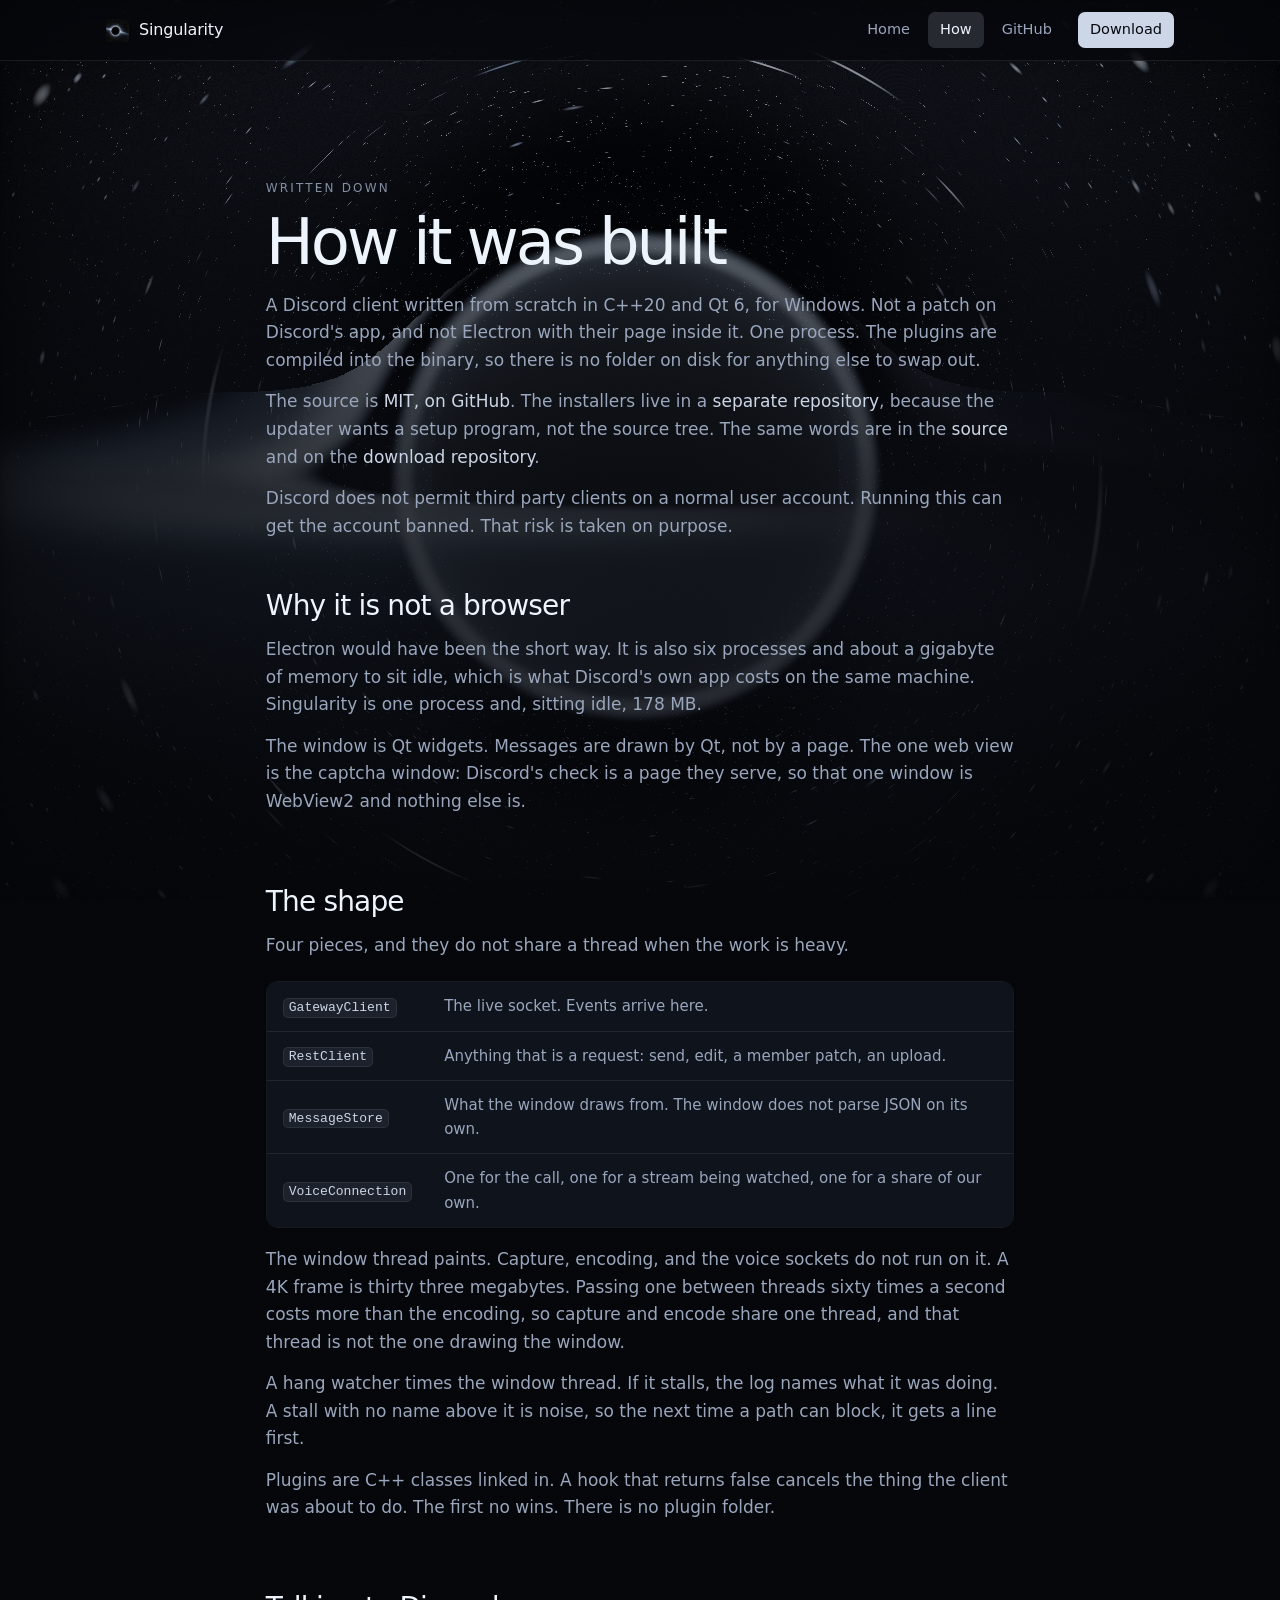
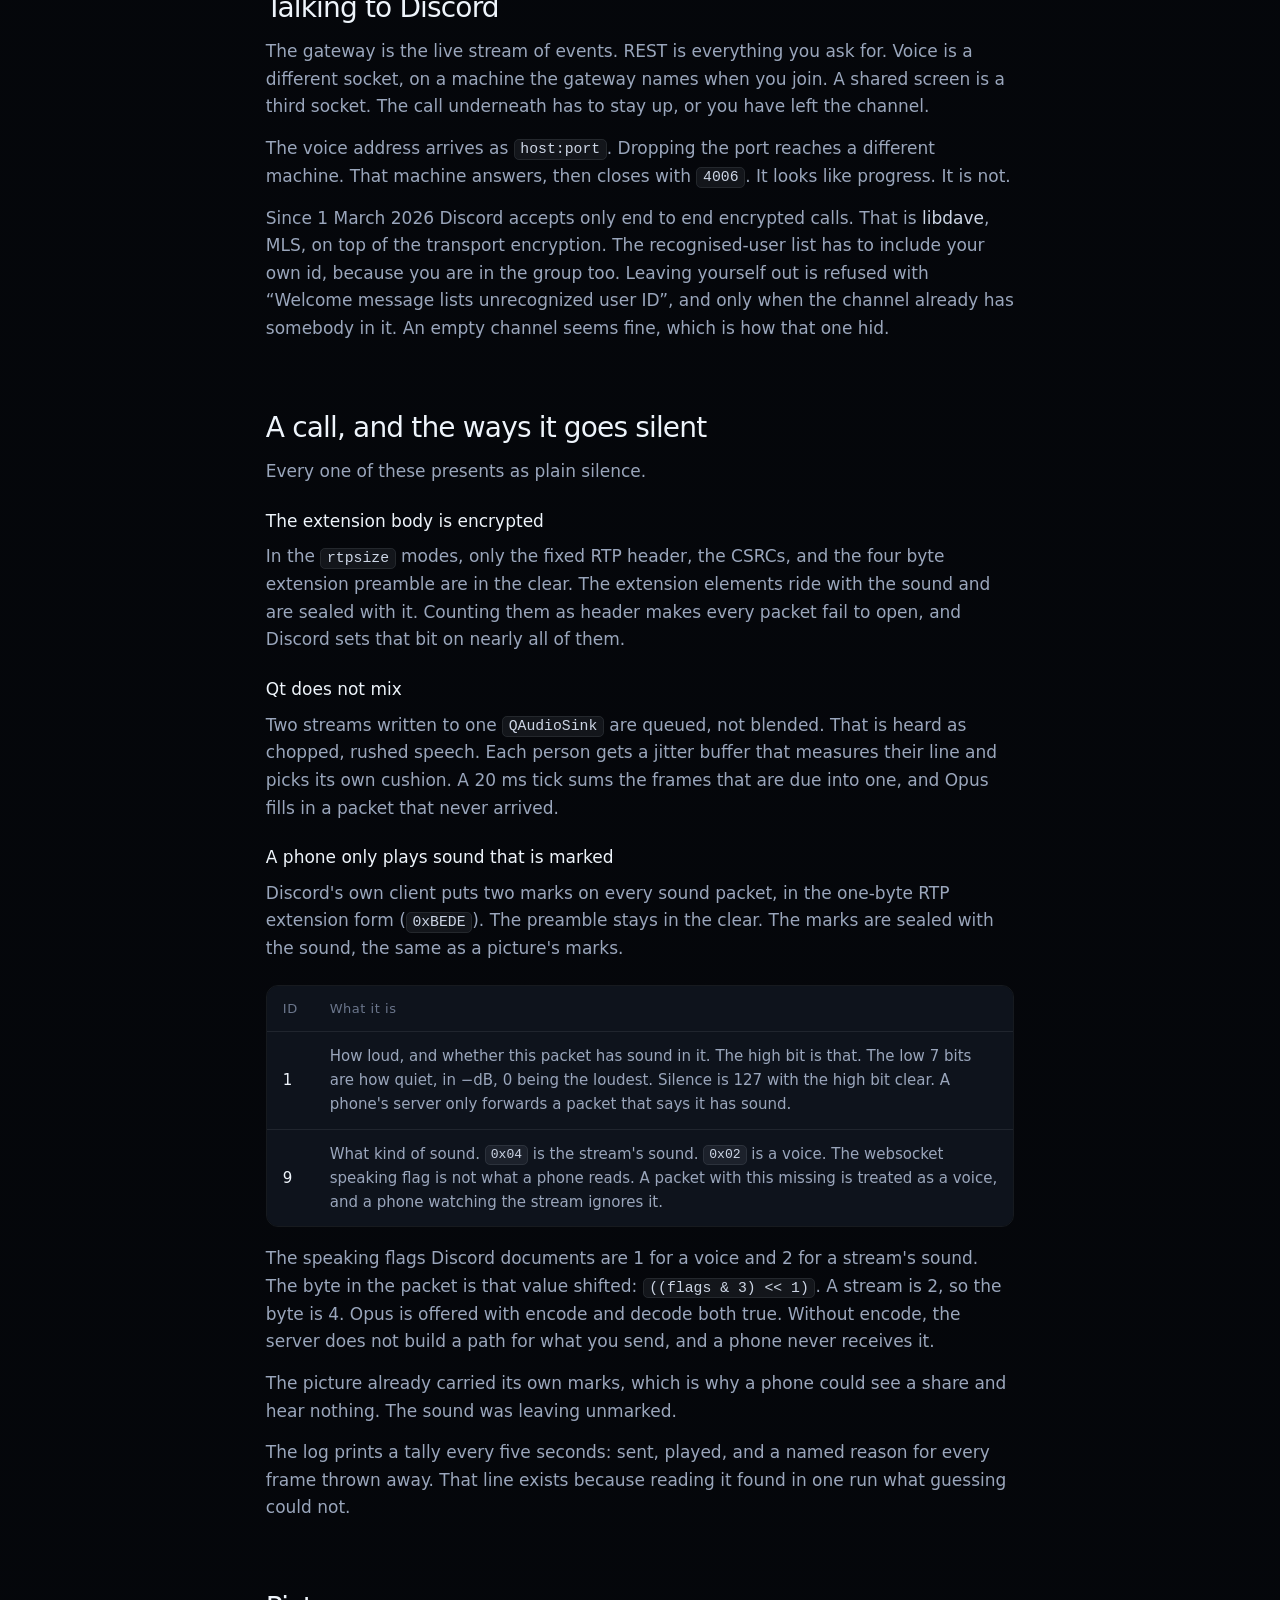
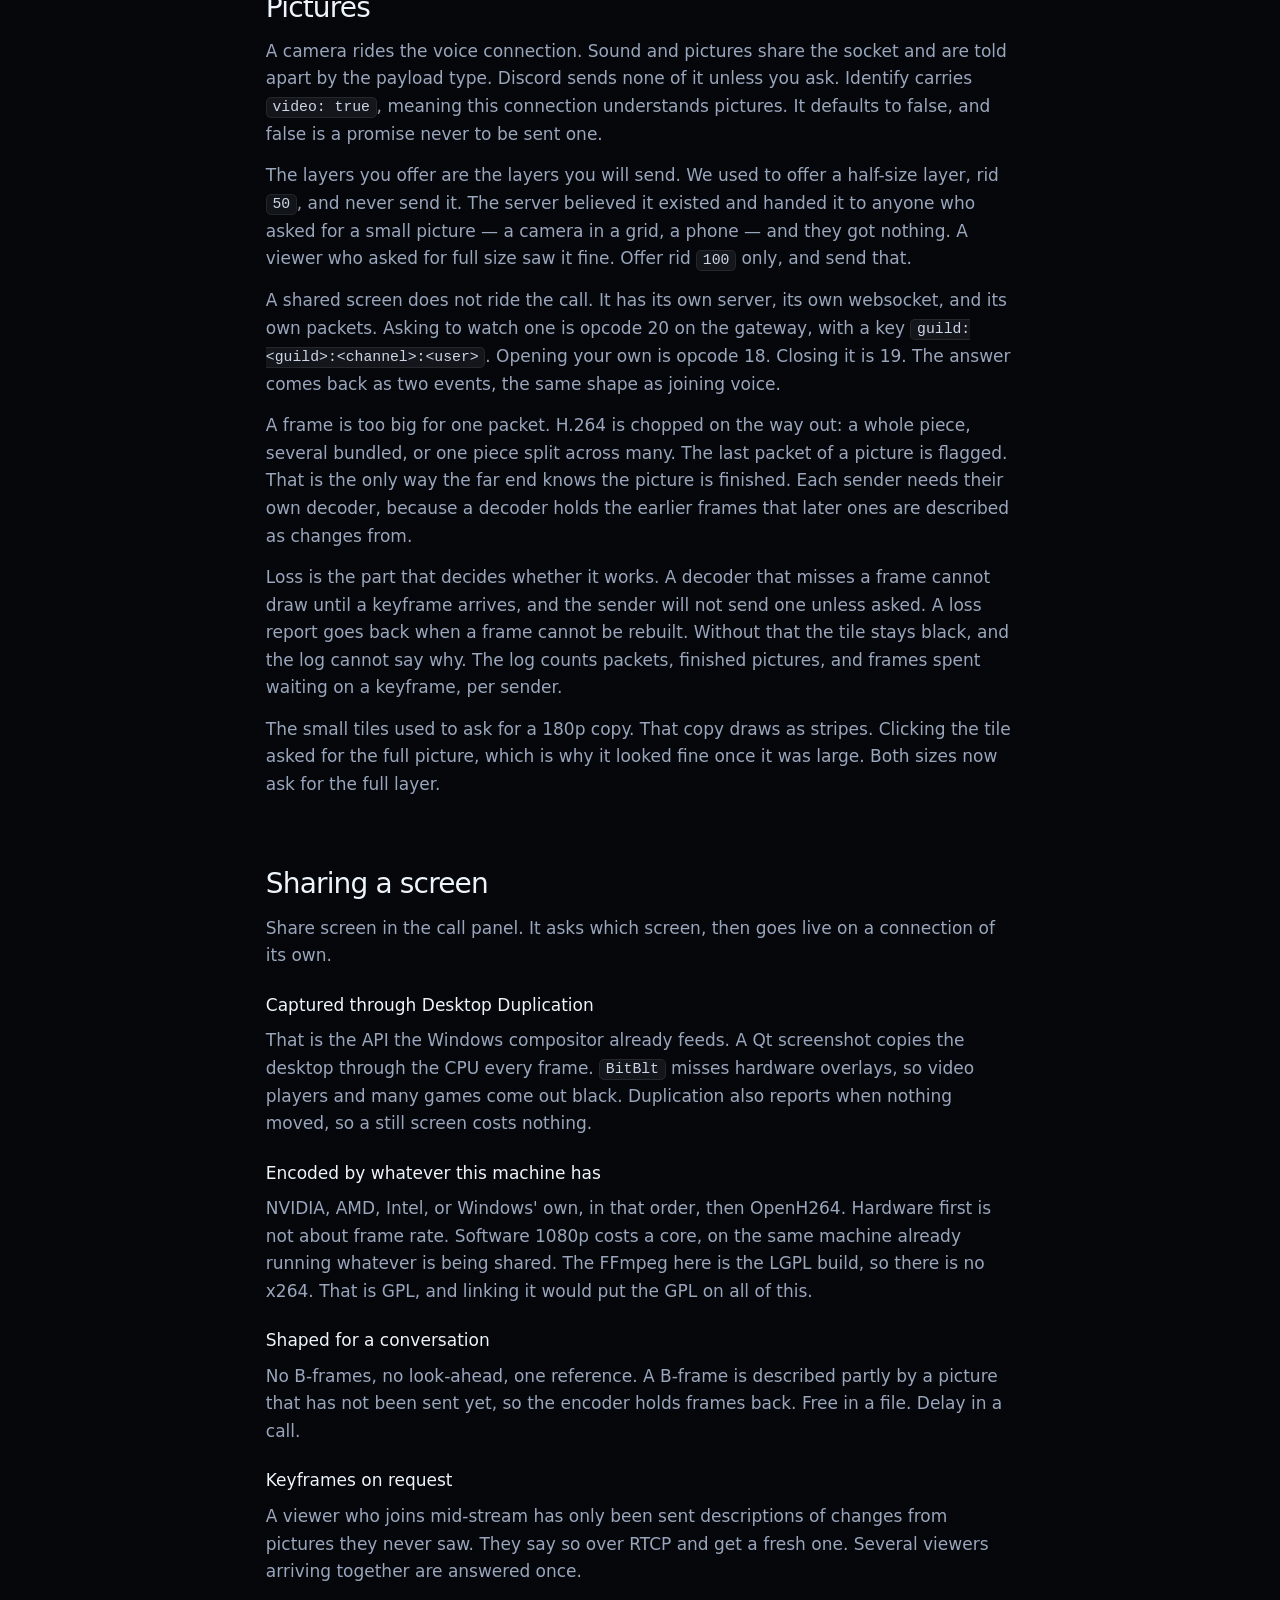
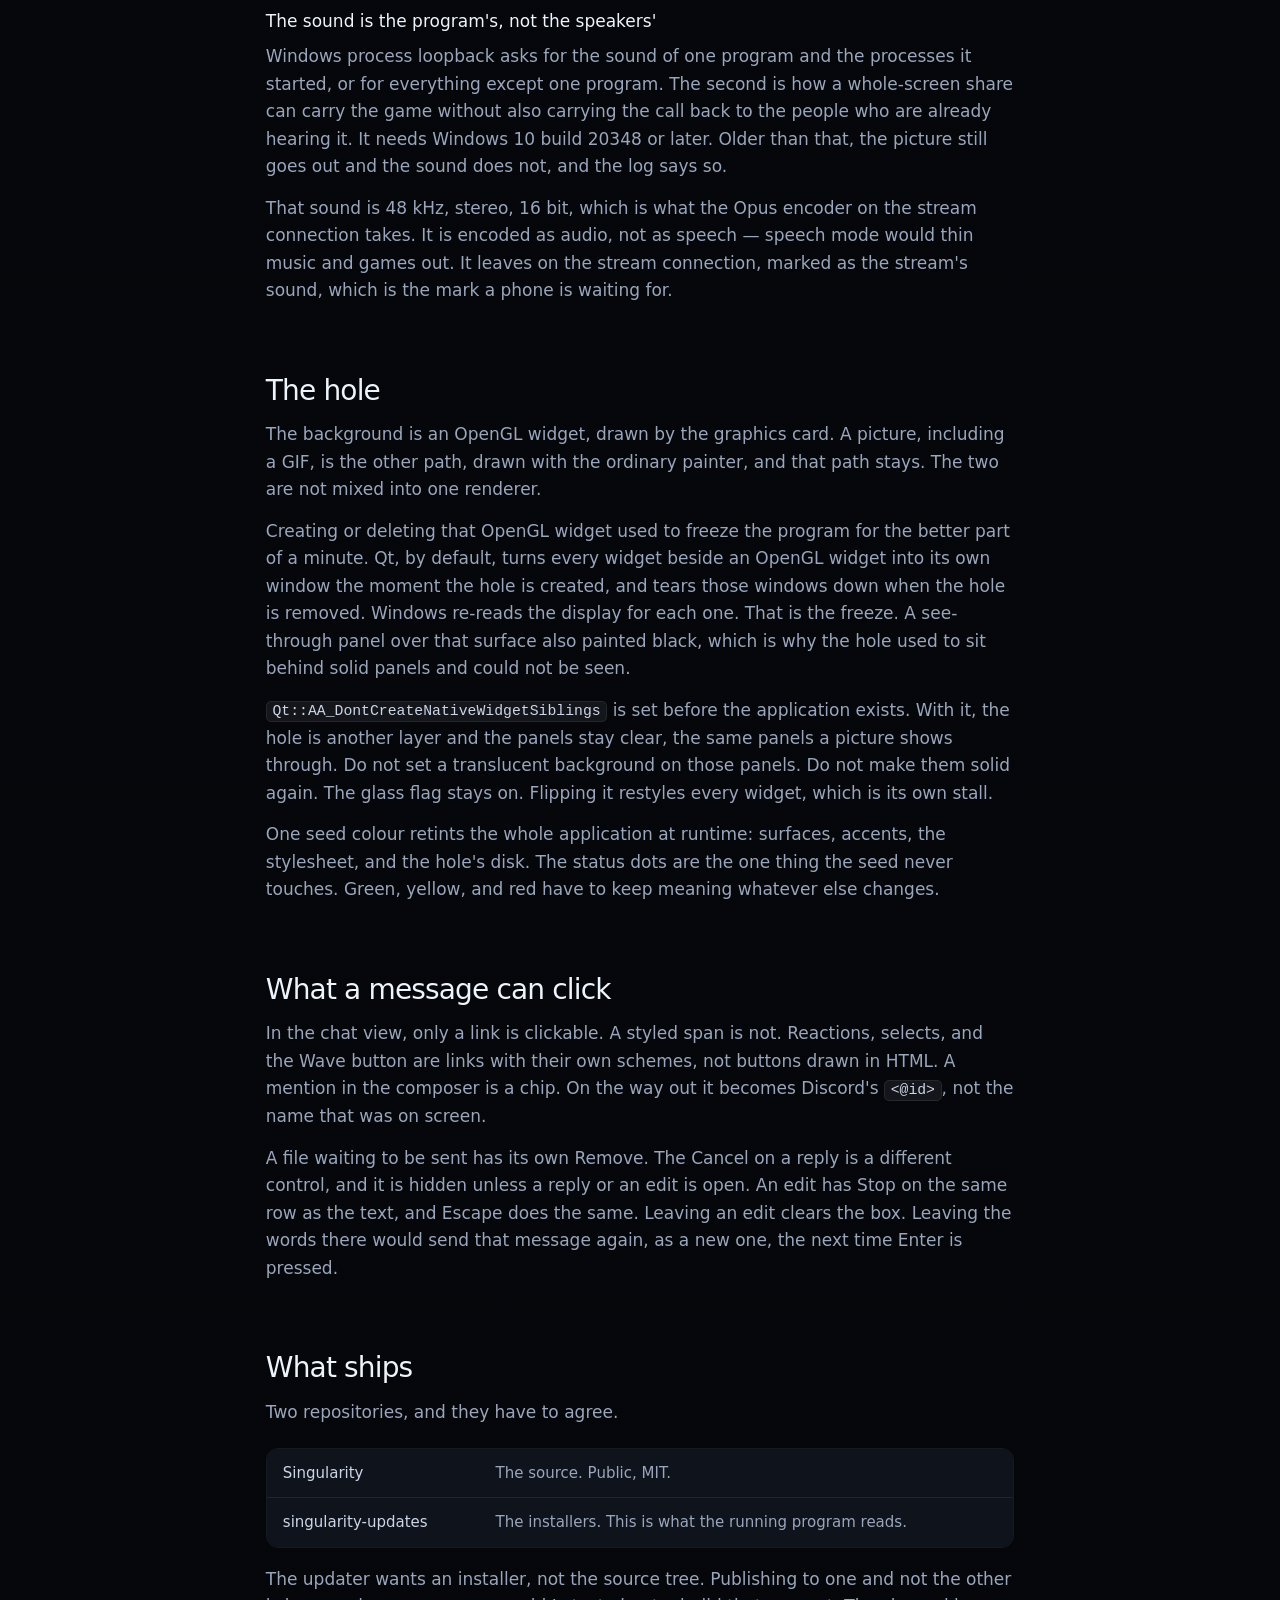
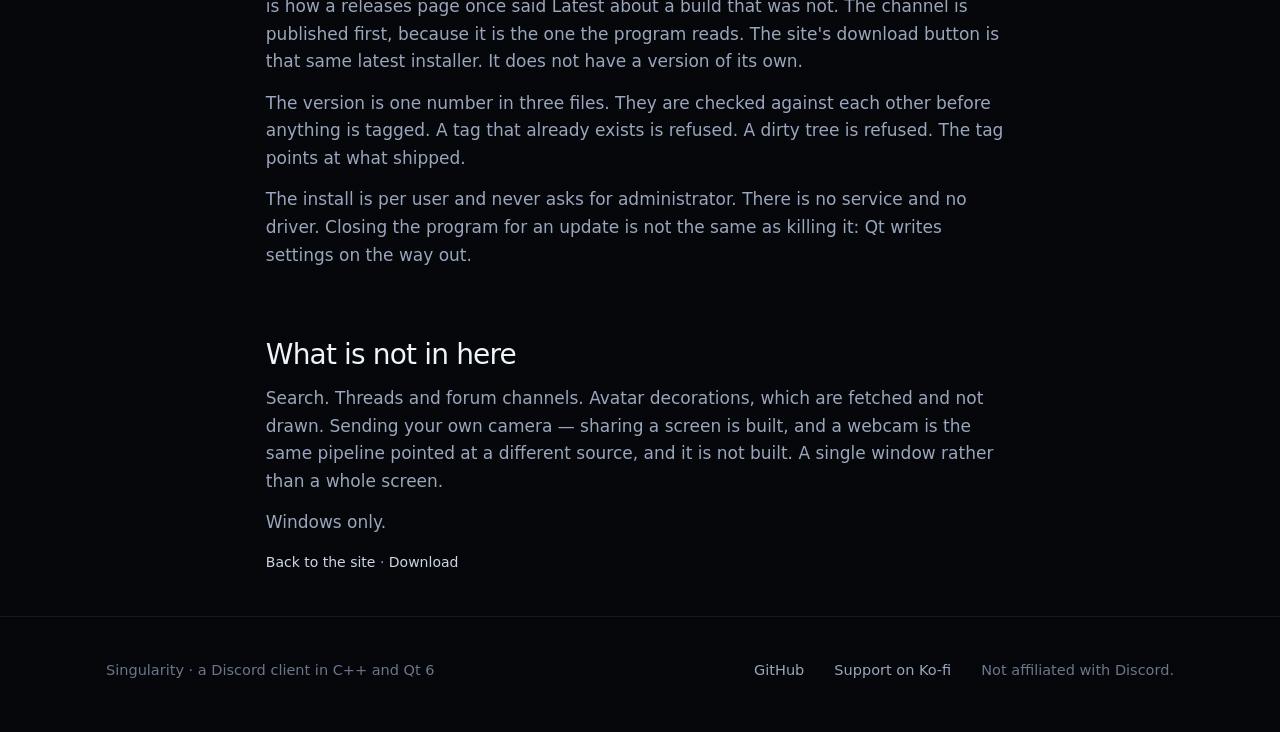
==== site/how.html @ bd0cca62 "Write down how it was built The path is in the source, and on the site. Voice, pictures, the share, " ====
<!DOCTYPE html>
<html lang="en">
<head>
<meta charset="utf-8">
<meta name="viewport" content="width=device-width, initial-scale=1">
<title>How Singularity was built</title>
<meta name="description" content="How a Discord client was written from scratch in C++ and Qt 6: voice, video, screen share, and the black hole behind the window.">
<meta name="theme-color" content="#05070b">
<link rel="icon" href="mark.png" type="image/png">
<meta property="og:type" content="article">
<meta property="og:title" content="How Singularity was built">
<meta property="og:description" content="A Discord client in C++ and Qt 6, written down: the call, the pictures, the share, and the hole.">
<meta property="og:image" content="banner.png">
<link rel="stylesheet" href="style.css">
</head>
<body class="how">

<canvas id="hole" aria-hidden="true"></canvas>

<nav>
  <div class="wrap">
    <a class="brand" href="index.html"><img src="mark.png" alt="">Singularity</a>
    <div class="links">
      <a href="index.html">Home</a>
      <a href="how.html" class="here">How</a>
      <a href="https://github.com/CodingIsCoolFr/Singularity" target="_blank" rel="noopener">GitHub</a>
      <a href="https://github.com/CodingIsCoolFr/singularity-updates/releases/latest" class="get">Download</a>
    </div>
  </div>
</nav>

<main class="veil">
  <header class="page-top">
    <div class="wrap doc">
      <p class="kicker">Written down</p>
      <h1 style="font-size:clamp(40px,6vw,64px);margin-bottom:18px">How it was built</h1>
      <p>A Discord client written from scratch in C++20 and Qt 6, for Windows. Not a patch on Discord's app, and not Electron with their page inside it. One process. The plugins are compiled into the binary, so there is no folder on disk for anything else to swap out.</p>
      <p>The source is <a href="https://github.com/CodingIsCoolFr/Singularity">MIT, on GitHub</a>. The installers live in a <a href="https://github.com/CodingIsCoolFr/singularity-updates">separate repository</a>, because the updater wants a setup program, not the source tree. The same words are in the <a href="https://github.com/CodingIsCoolFr/Singularity/blob/main/docs/how-we-built-it.md">source</a> and on the <a href="https://github.com/CodingIsCoolFr/singularity-updates/blob/main/docs/how-we-built-it.md">download repository</a>.</p>
      <p>Discord does not permit third party clients on a normal user account. Running this can get the account banned. That risk is taken on purpose.</p>
    </div>
  </header>

  <section>
    <div class="wrap doc">
      <h2>Why it is not a browser</h2>
      <p>Electron would have been the short way. It is also six processes and about a gigabyte of memory to sit idle, which is what Discord's own app costs on the same machine. Singularity is one process and, sitting idle, 178 MB.</p>
      <p>The window is Qt widgets. Messages are drawn by Qt, not by a page. The one web view is the captcha window: Discord's check is a page they serve, so that one window is WebView2 and nothing else is.</p>
    </div>
  </section>

  <section>
    <div class="wrap doc">
      <h2>The shape</h2>
      <p>Four pieces, and they do not share a thread when the work is heavy.</p>
      <div class="bench-wrap">
        <table class="bench">
          <tr><td><code>GatewayClient</code></td><td>The live socket. Events arrive here.</td></tr>
          <tr><td><code>RestClient</code></td><td>Anything that is a request: send, edit, a member patch, an upload.</td></tr>
          <tr><td><code>MessageStore</code></td><td>What the window draws from. The window does not parse JSON on its own.</td></tr>
          <tr><td><code>VoiceConnection</code></td><td>One for the call, one for a stream being watched, one for a share of our own.</td></tr>
        </table>
      </div>
      <p>The window thread paints. Capture, encoding, and the voice sockets do not run on it. A 4K frame is thirty three megabytes. Passing one between threads sixty times a second costs more than the encoding, so capture and encode share one thread, and that thread is not the one drawing the window.</p>
      <p>A hang watcher times the window thread. If it stalls, the log names what it was doing. A stall with no name above it is noise, so the next time a path can block, it gets a line first.</p>
      <p>Plugins are C++ classes linked in. A hook that returns false cancels the thing the client was about to do. The first no wins. There is no plugin folder.</p>
    </div>
  </section>

  <section>
    <div class="wrap doc">
      <h2>Talking to Discord</h2>
      <p>The gateway is the live stream of events. REST is everything you ask for. Voice is a different socket, on a machine the gateway names when you join. A shared screen is a third socket. The call underneath has to stay up, or you have left the channel.</p>
      <p>The voice address arrives as <code>host:port</code>. Dropping the port reaches a different machine. That machine answers, then closes with <code>4006</code>. It looks like progress. It is not.</p>
      <p>Since 1 March 2026 Discord accepts only end to end encrypted calls. That is <a href="https://github.com/discord/libdave">libdave</a>, MLS, on top of the transport encryption. The recognised-user list has to include your own id, because you are in the group too. Leaving yourself out is refused with “Welcome message lists unrecognized user ID”, and only when the channel already has somebody in it. An empty channel seems fine, which is how that one hid.</p>
    </div>
  </section>

  <section>
    <div class="wrap doc">
      <h2>A call, and the ways it goes silent</h2>
      <p>Every one of these presents as plain silence.</p>
      <h3>The extension body is encrypted</h3>
      <p>In the <code>rtpsize</code> modes, only the fixed RTP header, the CSRCs, and the four byte extension preamble are in the clear. The extension elements ride with the sound and are sealed with it. Counting them as header makes every packet fail to open, and Discord sets that bit on nearly all of them.</p>
      <h3>Qt does not mix</h3>
      <p>Two streams written to one <code>QAudioSink</code> are queued, not blended. That is heard as chopped, rushed speech. Each person gets a jitter buffer that measures their line and picks its own cushion. A 20 ms tick sums the frames that are due into one, and Opus fills in a packet that never arrived.</p>
      <h3>A phone only plays sound that is marked</h3>
      <p>Discord's own client puts two marks on every sound packet, in the one-byte RTP extension form (<code>0xBEDE</code>). The preamble stays in the clear. The marks are sealed with the sound, the same as a picture's marks.</p>
      <div class="bench-wrap">
        <table class="bench">
          <tr><th>ID</th><th>What it is</th></tr>
          <tr><td>1</td><td>How loud, and whether this packet has sound in it. The high bit is that. The low 7 bits are how quiet, in −dB, 0 being the loudest. Silence is 127 with the high bit clear. A phone's server only forwards a packet that says it has sound.</td></tr>
          <tr><td>9</td><td>What kind of sound. <code>0x04</code> is the stream's sound. <code>0x02</code> is a voice. The websocket speaking flag is not what a phone reads. A packet with this missing is treated as a voice, and a phone watching the stream ignores it.</td></tr>
        </table>
      </div>
      <p>The speaking flags Discord documents are 1 for a voice and 2 for a stream's sound. The byte in the packet is that value shifted: <code>((flags &amp; 3) &lt;&lt; 1)</code>. A stream is 2, so the byte is 4. Opus is offered with encode and decode both true. Without encode, the server does not build a path for what you send, and a phone never receives it.</p>
      <p>The picture already carried its own marks, which is why a phone could see a share and hear nothing. The sound was leaving unmarked.</p>
      <p>The log prints a tally every five seconds: sent, played, and a named reason for every frame thrown away. That line exists because reading it found in one run what guessing could not.</p>
    </div>
  </section>

  <section>
    <div class="wrap doc">
      <h2>Pictures</h2>
      <p>A camera rides the voice connection. Sound and pictures share the socket and are told apart by the payload type. Discord sends none of it unless you ask. Identify carries <code>video: true</code>, meaning this connection understands pictures. It defaults to false, and false is a promise never to be sent one.</p>
      <p>The layers you offer are the layers you will send. We used to offer a half-size layer, rid <code>50</code>, and never send it. The server believed it existed and handed it to anyone who asked for a small picture — a camera in a grid, a phone — and they got nothing. A viewer who asked for full size saw it fine. Offer rid <code>100</code> only, and send that.</p>
      <p>A shared screen does not ride the call. It has its own server, its own websocket, and its own packets. Asking to watch one is opcode 20 on the gateway, with a key <code>guild:&lt;guild&gt;:&lt;channel&gt;:&lt;user&gt;</code>. Opening your own is opcode 18. Closing it is 19. The answer comes back as two events, the same shape as joining voice.</p>
      <p>A frame is too big for one packet. H.264 is chopped on the way out: a whole piece, several bundled, or one piece split across many. The last packet of a picture is flagged. That is the only way the far end knows the picture is finished. Each sender needs their own decoder, because a decoder holds the earlier frames that later ones are described as changes from.</p>
      <p>Loss is the part that decides whether it works. A decoder that misses a frame cannot draw until a keyframe arrives, and the sender will not send one unless asked. A loss report goes back when a frame cannot be rebuilt. Without that the tile stays black, and the log cannot say why. The log counts packets, finished pictures, and frames spent waiting on a keyframe, per sender.</p>
      <p>The small tiles used to ask for a 180p copy. That copy draws as stripes. Clicking the tile asked for the full picture, which is why it looked fine once it was large. Both sizes now ask for the full layer.</p>
    </div>
  </section>

  <section>
    <div class="wrap doc">
      <h2>Sharing a screen</h2>
      <p>Share screen in the call panel. It asks which screen, then goes live on a connection of its own.</p>
      <h3>Captured through Desktop Duplication</h3>
      <p>That is the API the Windows compositor already feeds. A Qt screenshot copies the desktop through the CPU every frame. <code>BitBlt</code> misses hardware overlays, so video players and many games come out black. Duplication also reports when nothing moved, so a still screen costs nothing.</p>
      <h3>Encoded by whatever this machine has</h3>
      <p>NVIDIA, AMD, Intel, or Windows' own, in that order, then OpenH264. Hardware first is not about frame rate. Software 1080p costs a core, on the same machine already running whatever is being shared. The FFmpeg here is the LGPL build, so there is no x264. That is GPL, and linking it would put the GPL on all of this.</p>
      <h3>Shaped for a conversation</h3>
      <p>No B-frames, no look-ahead, one reference. A B-frame is described partly by a picture that has not been sent yet, so the encoder holds frames back. Free in a file. Delay in a call.</p>
      <h3>Keyframes on request</h3>
      <p>A viewer who joins mid-stream has only been sent descriptions of changes from pictures they never saw. They say so over RTCP and get a fresh one. Several viewers arriving together are answered once.</p>
      <h3>The sound is the program's, not the speakers'</h3>
      <p>Windows process loopback asks for the sound of one program and the processes it started, or for everything except one program. The second is how a whole-screen share can carry the game without also carrying the call back to the people who are already hearing it. It needs Windows 10 build 20348 or later. Older than that, the picture still goes out and the sound does not, and the log says so.</p>
      <p>That sound is 48 kHz, stereo, 16 bit, which is what the Opus encoder on the stream connection takes. It is encoded as audio, not as speech — speech mode would thin music and games out. It leaves on the stream connection, marked as the stream's sound, which is the mark a phone is waiting for.</p>
    </div>
  </section>

  <section>
    <div class="wrap doc">
      <h2>The hole</h2>
      <p>The background is an OpenGL widget, drawn by the graphics card. A picture, including a GIF, is the other path, drawn with the ordinary painter, and that path stays. The two are not mixed into one renderer.</p>
      <p>Creating or deleting that OpenGL widget used to freeze the program for the better part of a minute. Qt, by default, turns every widget beside an OpenGL widget into its own window the moment the hole is created, and tears those windows down when the hole is removed. Windows re-reads the display for each one. That is the freeze. A see-through panel over that surface also painted black, which is why the hole used to sit behind solid panels and could not be seen.</p>
      <p><code>Qt::AA_DontCreateNativeWidgetSiblings</code> is set before the application exists. With it, the hole is another layer and the panels stay clear, the same panels a picture shows through. Do not set a translucent background on those panels. Do not make them solid again. The glass flag stays on. Flipping it restyles every widget, which is its own stall.</p>
      <p>One seed colour retints the whole application at runtime: surfaces, accents, the stylesheet, and the hole's disk. The status dots are the one thing the seed never touches. Green, yellow, and red have to keep meaning whatever else changes.</p>
    </div>
  </section>

  <section>
    <div class="wrap doc">
      <h2>What a message can click</h2>
      <p>In the chat view, only a link is clickable. A styled span is not. Reactions, selects, and the Wave button are links with their own schemes, not buttons drawn in HTML. A mention in the composer is a chip. On the way out it becomes Discord's <code>&lt;@id&gt;</code>, not the name that was on screen.</p>
      <p>A file waiting to be sent has its own Remove. The Cancel on a reply is a different control, and it is hidden unless a reply or an edit is open. An edit has Stop on the same row as the text, and Escape does the same. Leaving an edit clears the box. Leaving the words there would send that message again, as a new one, the next time Enter is pressed.</p>
    </div>
  </section>

  <section>
    <div class="wrap doc">
      <h2>What ships</h2>
      <p>Two repositories, and they have to agree.</p>
      <div class="bench-wrap">
        <table class="bench">
          <tr><td><a href="https://github.com/CodingIsCoolFr/Singularity">Singularity</a></td><td>The source. Public, MIT.</td></tr>
          <tr><td><a href="https://github.com/CodingIsCoolFr/singularity-updates">singularity-updates</a></td><td>The installers. This is what the running program reads.</td></tr>
        </table>
      </div>
      <p>The updater wants an installer, not the source tree. Publishing to one and not the other is how a releases page once said Latest about a build that was not. The channel is published first, because it is the one the program reads. The site's download button is that same latest installer. It does not have a version of its own.</p>
      <p>The version is one number in three files. They are checked against each other before anything is tagged. A tag that already exists is refused. A dirty tree is refused. The tag points at what shipped.</p>
      <p>The install is per user and never asks for administrator. There is no service and no driver. Closing the program for an update is not the same as killing it: Qt writes settings on the way out.</p>
    </div>
  </section>

  <section>
    <div class="wrap doc">
      <h2>What is not in here</h2>
      <p>Search. Threads and forum channels. Avatar decorations, which are fetched and not drawn. Sending your own camera — sharing a screen is built, and a webcam is the same pipeline pointed at a different source, and it is not built. A single window rather than a whole screen.</p>
      <p>Windows only.</p>
      <p class="meta"><a href="index.html">Back to the site</a> · <a href="https://github.com/CodingIsCoolFr/singularity-updates/releases/latest">Download</a></p>
    </div>
  </section>
</main>

<footer>
  <div class="wrap">
    <span>Singularity · a Discord client in C++ and Qt 6</span>
    <span class="push"><a href="https://github.com/CodingIsCoolFr/Singularity">GitHub</a></span>
    <span><a href="https://ko-fi.com/codingiscool" target="_blank" rel="noopener">Support on Ko-fi</a></span>
    <span>Not affiliated with Discord.</span>
  </div>
</footer>

<script type="module">
import { startHole } from './hole.js';
const canvas = document.getElementById('hole');
const hole = startHole(canvas);
if (!hole) {
    canvas.style.display = 'none';
    document.body.style.background =
        'linear-gradient(180deg, rgba(5,7,11,0.55) 0%, rgba(5,7,11,0.92) 40%), url(banner.png) center top / cover no-repeat fixed #05070b';
}
</script>
</body>
</html>
---- site/style.css ----
/*
    Singularity, on the web.

    The palette is the program's, not an impression of it. The surface steps
    are the ones the README lists - ground, rail, sidebar, conversation,
    composer, hover - and they are used here for the reason they exist there:
    depth comes from layers, so panels read as separate planes without a
    border drawn around any of them.

    --accent is set from JavaScript, because the swatches on the page retint
    the site the way the seed retints the program. Everything tinted reads it
    from here rather than hard-coding a colour, which is the same discipline
    Theme.h enforces in the application.
*/
:root {
    --ground:   #05070b;
    --rail:     #0a0d14;
    --sidebar:  #10151f;
    --chat:     #151b28;
    --lift:     #1c2433;
    --hover:    #273044;

    --text:     #eef4fb;
    --dim:      #9aa6bc;
    --faint:    #6b768c;

    --accent:   #cdd6e6;
    --accent-soft: rgba(205, 214, 230, 0.16);

    --ok:       #3dd68c;
    --idle:     #e0b35c;
    --busy:     #ff6b7a;

    --edge:     rgba(205, 214, 230, 0.09);
    --edge-lit: rgba(205, 214, 230, 0.20);

    --wide:     1120px;
    --ui: -apple-system, BlinkMacSystemFont, "Segoe UI Variable Text", "Segoe UI", system-ui, Roboto, sans-serif;
    --mono: ui-monospace, "Cascadia Mono", "SF Mono", Menlo, Consolas, monospace;

    --ease: cubic-bezier(0.22, 0.61, 0.36, 1);
}

* { box-sizing: border-box; }

html {
    scroll-behavior: smooth;
    /* The sticky bar would otherwise sit on top of whatever you jumped to. */
    scroll-padding-top: 78px;
}

body {
    margin: 0;
    background: var(--ground);
    color: var(--text);
    font-family: var(--ui);
    font-size: 17px;
    line-height: 1.62;
    -webkit-font-smoothing: antialiased;
    overflow-x: hidden;
}

/* The hole is fixed behind everything and never stops. */
#hole {
    position: fixed;
    inset: 0;
    width: 100%;
    height: 100%;
    display: block;
    z-index: -2;
    background: var(--ground);
}

/*  Everything below the hero, laid over the hole.

    The hole keeps full brightness the whole way down the page, and a
    paragraph that lands on the accretion disk is genuinely hard to read. This
    scrolls with the content rather than the viewport, so the hero keeps the
    picture at full strength and only the reading starts dimmed. It fades in,
    because a hard edge sliding up the screen looks like a fault. The hole
    still shows through: the point was to stop it competing with the words,
    not to hide it. */
.veil {
    position: relative;
    background: linear-gradient(180deg,
        transparent 0,
        rgba(5, 7, 11, 0.55) 180px,
        rgba(5, 7, 11, 0.80) 420px,
        rgba(5, 7, 11, 0.80) 100%);
}

a { color: var(--accent); text-decoration: none; transition: color 0.15s var(--ease); }
a:hover { color: var(--text); }

:focus-visible {
    outline: 2px solid var(--accent);
    outline-offset: 3px;
    border-radius: 4px;
}

code {
    font-family: var(--mono);
    font-size: 0.87em;
    background: rgba(205, 214, 230, 0.07);
    border: 1px solid var(--edge);
    border-radius: 5px;
    padding: 0.1em 0.38em;
    color: var(--accent);
}

.wrap { width: 100%; max-width: var(--wide); margin: 0 auto; padding: 0 26px; }

section { padding: 92px 0; }

/* The how page is one article, not a landing page, so the sections sit closer. */
.how section { padding: 28px 0; }
.how .page-top { padding: 118px 0 8px; }
.doc { max-width: 74ch; }
.doc h2 { font-size: 28px; font-weight: 450; letter-spacing: -0.03em; margin: 0 0 14px; }
.doc h3 { font-size: 17px; font-weight: 500; margin: 22px 0 8px; }
.doc p { color: var(--dim); margin: 0 0 14px; }
.doc strong { color: var(--text); font-weight: 500; }
.doc ul { color: var(--dim); margin: 0 0 16px; padding-left: 1.15em; }
.doc li { margin: 0.35em 0; }
.doc .bench { margin: 8px 0 18px; }

h2 {
    font-size: clamp(27px, 3.8vw, 37px);
    font-weight: 250;
    letter-spacing: -0.025em;
    margin: 0 0 10px;
    line-height: 1.15;
}

.kicker {
    font-size: 12px;
    letter-spacing: 0.18em;
    text-transform: uppercase;
    color: var(--accent);
    margin: 0 0 14px;
    opacity: 0.85;
}

.lede { color: var(--dim); font-size: 18px; margin: 0 0 40px; max-width: 70ch; }
.lede b, .lede strong { color: var(--text); font-weight: 500; }

/* ---------------------------------------------------------- reveal ----- */

/*  Sections rise a little as they arrive. Transform and opacity only, so it
    is done on the compositor and cannot interfere with scrolling.

    Note which way round this is. Hiding by default and revealing with script
    means that if the script does not run - an error earlier in the file, a
    blocked module, a browser that never delivers the callback - the entire
    page is blank text on a black background, and nobody can read a word of
    it. So the text is visible by default, and the script opts in to hiding
    it by marking the document first. The worst case is then an page that
    simply does not animate. */
html.animate .rise {
    opacity: 0;
    transform: translateY(18px);
    transition: opacity 0.6s var(--ease), transform 0.6s var(--ease);
}
html.animate .rise.seen { opacity: 1; transform: none; }

@media (prefers-reduced-motion: reduce) {
    html { scroll-behavior: auto; }
    html.animate .rise { opacity: 1; transform: none; transition: none; }
}

/* ------------------------------------------------------------- nav ----- */

nav {
    position: sticky;
    top: 0;
    z-index: 30;
    backdrop-filter: blur(20px) saturate(150%);
    -webkit-backdrop-filter: blur(20px) saturate(150%);
    background: rgba(5, 7, 11, 0.66);
    border-bottom: 1px solid var(--edge);
}

nav .wrap { display: flex; align-items: center; gap: 26px; height: 60px; }

.brand {
    display: flex; align-items: center; gap: 10px;
    font-weight: 500; font-size: 16px; letter-spacing: -0.01em;
    color: var(--text);
}
.brand img { width: 23px; height: 23px; display: block; }

nav .links { display: flex; gap: 6px; margin-left: auto; align-items: center; }

nav .links a {
    color: var(--dim);
    font-size: 14.5px;
    padding: 6px 12px;
    border-radius: 7px;
    transition: color 0.15s var(--ease), background 0.15s var(--ease);
}
nav .links a:hover { color: var(--text); background: rgba(205, 214, 230, 0.06); }
nav .links a.here { color: var(--text); background: var(--accent-soft); }

nav .links .get {
    margin-left: 8px;
    background: var(--accent);
    color: #060910;
    font-weight: 500;
}
nav .links .get:hover { background: #fff; color: #060910; }

@media (max-width: 860px) { nav .links a.hideable { display: none; } }

/* ------------------------------------------------------------ hero ----- */

header.hero {
    min-height: 92vh;
    display: flex;
    align-items: center;
    padding: 70px 0;
}

/*  A gradient that reaches nothing before it runs out of room, so there is no
    edge anywhere for the eye to catch. The program's sign-in window does the
    same thing, and for the same reason: a bordered card over a picture always
    looks pasted on. */
/*  The shade reaches 140px left of the words and fades in there, and fades
    out top and bottom, so the text never sits on a hard edge. */
.hero-inner {
    max-width: 800px;
    margin-left: -140px;
    padding: 58px 120px 60px 140px;
    background: linear-gradient(90deg,
        transparent 0%,
        rgba(5, 7, 11, 0.88) 15%,
        rgba(5, 7, 11, 0.92) 22%,
        rgba(5, 7, 11, 0.80) 52%,
        rgba(5, 7, 11, 0.32) 82%,
        transparent 100%);
    -webkit-mask-image: linear-gradient(180deg, transparent 0, #000 44px, #000 calc(100% - 44px), transparent 100%);
    mask-image: linear-gradient(180deg, transparent 0, #000 44px, #000 calc(100% - 44px), transparent 100%);
}

h1 {
    font-size: clamp(54px, 10.5vw, 106px);
    font-weight: 180;
    letter-spacing: -0.05em;
    line-height: 0.96;
    margin: 0 0 20px;
}

.tag {
    font-size: clamp(19px, 2.5vw, 24px);
    font-weight: 300;
    color: var(--dim);
    margin: 0 0 28px;
    line-height: 1.42;
}
.tag b { color: var(--text); font-weight: 400; }

.chips { display: flex; flex-wrap: wrap; gap: 8px; margin-bottom: 32px; }

.chip {
    font-size: 12.5px;
    letter-spacing: 0.03em;
    color: var(--dim);
    border: 1px solid var(--edge-lit);
    border-radius: 999px;
    padding: 5px 14px;
    background: rgba(10, 13, 20, 0.6);
    white-space: nowrap;
}

.cta { display: flex; flex-wrap: wrap; align-items: center; gap: 13px; }

.btn {
    display: inline-flex; align-items: center; gap: 10px;
    font-size: 16px; font-weight: 500;
    padding: 14px 26px;
    border-radius: 11px;
    border: 1px solid transparent;
    transition: transform 0.14s var(--ease), background 0.18s var(--ease),
                border-color 0.18s var(--ease), box-shadow 0.18s var(--ease);
}
.btn:active { transform: translateY(1px); }

.btn.primary {
    background: linear-gradient(180deg, #edf2fa 0%, #c9d5e7 100%);
    color: #060910;
    box-shadow: 0 6px 26px rgba(160, 190, 230, 0.14);
}
.btn.primary:hover {
    background: linear-gradient(180deg, #fff 0%, #dbe4f1 100%);
    color: #060910;
    box-shadow: 0 8px 32px rgba(160, 190, 230, 0.24);
}

.btn.ghost { border-color: var(--edge-lit); color: var(--text); background: rgba(16, 21, 31, 0.6); }
.btn.ghost:hover { background: var(--hover); color: var(--text); }
.btn .gh { flex: none; opacity: 0.9; }

/* Support: the same glass, with one warm note so it is found without shouting. */
.btn.support { border-color: rgba(255, 107, 122, 0.35); }
.btn.support:hover { border-color: rgba(255, 107, 122, 0.7); background: rgba(255, 107, 122, 0.08); }
@media (max-width: 440px) {
    nav .wrap { gap: 10px; }
    nav .links { gap: 0; }
    nav .links a { font-size: 13.5px; padding: 6px 8px; }
    nav .links .get { margin-left: 4px; }
}

.meta { font-size: 14px; color: var(--faint); margin-top: 18px; }
.meta b { color: var(--dim); font-weight: 500; }

/* ------------------------------------------------------------ slab ----- */

.slab {
    display: grid;
    grid-template-columns: repeat(auto-fit, minmax(180px, 1fr));
    gap: 1px;
    background: var(--edge);
    border: 1px solid var(--edge);
    border-radius: 14px;
    overflow: hidden;
}
.slab div { background: rgba(10, 13, 20, 0.88); padding: 24px 22px; }
.slab b { display: block; font-size: 27px; font-weight: 300; letter-spacing: -0.02em; color: var(--text); }
.slab span { font-size: 14px; color: var(--faint); }

/* -------------------------------------------------------- benchmark ---- */

.bench { width: 100%; border-collapse: separate; border-spacing: 0; border: 1px solid var(--edge);
         border-radius: 12px; overflow: hidden; font-size: 15px; }
.bench th, .bench td { padding: 12px 16px; text-align: left; background: rgba(16, 21, 31, 0.88);
                       border-bottom: 1px solid var(--edge); }
.bench tr:last-child td { border-bottom: none; }
.bench th { color: var(--faint); font-weight: 500; font-size: 13px; letter-spacing: 0.04em; }
.bench td { color: var(--dim); }
.bench td:first-child { color: var(--text); }
.bench td.win { color: var(--text); font-weight: 500; }
.bench-wrap { overflow-x: auto; }
.bench-note { color: var(--faint); font-size: 14px; margin: 16px 0 0; max-width: 80ch; }

/* ----------------------------------------------------------- panels ---- */

/*  No backdrop blur on these, deliberately. A blurred backdrop is recomputed
    from whatever is behind it whenever that moves, which - with an animated
    background and a scrolling page - is every frame. Eleven of them was most
    of the stutter. They sit on the veil rather than straight on the hole, so
    a slightly more opaque fill reads the same and costs nothing. */
.panel {
    background: rgba(21, 27, 40, 0.80);
    border: 1px solid var(--edge);
    border-radius: 14px;
    padding: 26px 28px;
}

.grid { display: grid; grid-template-columns: repeat(auto-fit, minmax(258px, 1fr)); gap: 16px; }

/* The six-up row Vencord uses under the download: a mark, a title, one sentence. */
.tiles {
    display: grid;
    grid-template-columns: repeat(3, 1fr);
    gap: 28px 36px;
    margin: 8px 0 56px;
}
.tile .mark {
    display: block;
    font-size: 22px;
    line-height: 1;
    margin-bottom: 12px;
}
.tile h3 { margin: 0 0 6px; font-size: 18px; font-weight: 560; letter-spacing: -0.02em; }
.tile p { margin: 0; color: var(--dim); font-size: 15px; line-height: 1.5; }
@media (max-width: 800px) { .tiles { grid-template-columns: 1fr; gap: 22px; } }

.card { transition: border-color 0.2s var(--ease), transform 0.2s var(--ease); }
.card:hover { border-color: var(--edge-lit); transform: translateY(-2px); }

.card h3 {
    font-size: 17px; font-weight: 500; margin: 0 0 9px;
    display: flex; align-items: center; gap: 9px;
}
.card p { margin: 0; color: var(--dim); font-size: 15.5px; line-height: 1.6; }
.card p + p { margin-top: 10px; }

.num {
    font-family: var(--mono); font-size: 12px;
    color: var(--accent);
    border: 1px solid var(--edge-lit);
    border-radius: 6px;
    padding: 1px 7px;
    flex: none;
}

.dot { width: 7px; height: 7px; border-radius: 50%; background: var(--accent); flex: none; }
.dot.ok { background: var(--ok); }
.dot.idle { background: var(--idle); }
.dot.busy { background: var(--busy); }

/* ----------------------------------------------------------- danger ---- */

.danger { border-color: rgba(255, 107, 122, 0.30); background: rgba(38, 13, 19, 0.72); }
.danger .kicker { color: var(--busy); }
.danger h2 { color: var(--busy); }

/* ------------------------------------------------------------ rows ----- */

.rows { display: flex; flex-direction: column; gap: 1px; background: var(--edge);
        border: 1px solid var(--edge); border-radius: 12px; overflow: hidden; }

.row {
    display: grid; grid-template-columns: 200px 1fr; gap: 22px;
    padding: 15px 20px;
    background: rgba(16, 21, 31, 0.88);
    font-size: 15.5px;
}
.row dt { color: var(--text); font-weight: 500; margin: 0; }
.row dd { color: var(--dim); margin: 0; }

@media (max-width: 660px) { .row { grid-template-columns: 1fr; gap: 3px; } }

/* --------------------------------------------------------- plugins ----- */

.plugin {
    display: grid; grid-template-columns: 1fr auto; gap: 14px; align-items: start;
    padding: 14px 20px;
    background: rgba(16, 21, 31, 0.88);
    font-size: 15.5px;
}
.plugin strong { font-weight: 500; }
.plugin p { margin: 3px 0 0; color: var(--dim); font-size: 14.5px; line-height: 1.55; }

.state {
    font-size: 11px; letter-spacing: 0.08em; text-transform: uppercase;
    padding: 3px 9px; border-radius: 999px;
    border: 1px solid var(--edge-lit); color: var(--faint);
    white-space: nowrap; margin-top: 3px;
}
.state.on { color: var(--ok); border-color: rgba(61, 214, 140, 0.34); }

/* ------------------------------------------------------------ seed ----- */

.seeds { display: flex; flex-wrap: wrap; gap: 9px; margin: 0 0 26px; }

.seed {
    display: inline-flex; align-items: center; gap: 9px;
    border: 1px solid var(--edge-lit);
    background: rgba(10, 13, 20, 0.7);
    color: var(--dim);
    border-radius: 999px;
    padding: 7px 15px 7px 9px;
    font-size: 14px;
    font-family: inherit;
    cursor: pointer;
    transition: border-color 0.16s var(--ease), color 0.16s var(--ease),
                background 0.16s var(--ease);
}
.seed i {
    width: 15px; height: 15px; border-radius: 50%;
    border: 1px solid rgba(255, 255, 255, 0.22);
    display: block; flex: none;
}
.seed:hover { color: var(--text); border-color: var(--accent); }
.seed[aria-pressed="true"] { color: var(--text); border-color: var(--accent); background: var(--accent-soft); }

/* ------------------------------------------------------------- mock ---- */

/*  A small, honest drawing of the client, built out of the same surface
    steps the program uses. It is not a screenshot and does not pretend to
    be - it is here so the layering can be seen retinting live when a seed is
    picked, which is the one feature hardest to describe in words. */
.mock {
    display: grid;
    grid-template-columns: 56px 190px 1fr;
    height: 340px;
    border: 1px solid var(--edge-lit);
    border-radius: 13px;
    overflow: hidden;
    background: var(--chat);
    font-size: 13px;
    user-select: none;
}

.mock .m-rail { background: var(--rail); padding: 11px 0; display: flex; flex-direction: column; align-items: center; gap: 9px; }
.mock .m-ico {
    width: 34px; height: 34px; border-radius: 12px;
    background: var(--lift);
    display: grid; place-items: center;
    color: var(--dim); font-size: 12.5px; font-weight: 600;
    transition: border-radius 0.22s var(--ease), background 0.22s var(--ease), color 0.22s var(--ease);
}
.mock .m-ico.sel { border-radius: 9px; background: var(--accent); color: #05070b; }
.mock .m-ico:not(.sel) { border-radius: 50%; }

.mock .m-side { background: var(--sidebar); padding: 13px 10px; display: flex; flex-direction: column; gap: 3px; }
.mock .m-cat { color: var(--faint); font-size: 10.5px; letter-spacing: 0.1em; text-transform: uppercase; margin: 9px 0 3px 6px; }
.mock .m-ch {
    color: var(--dim); padding: 5px 9px; border-radius: 6px;
    display: flex; align-items: center; gap: 7px;
    transition: background 0.18s var(--ease), color 0.18s var(--ease);
}
.mock .m-ch span { color: var(--faint); }
.mock .m-ch.sel { background: var(--hover); color: var(--text); }

.mock .m-chat { padding: 15px 18px; display: flex; flex-direction: column; gap: 13px; overflow: hidden; }
.mock .m-msg { display: grid; grid-template-columns: 30px 1fr; gap: 10px; }
.mock .m-av { width: 30px; height: 30px; border-radius: 50%; background: var(--lift); }
.mock .m-av.a { background: linear-gradient(140deg, var(--accent), var(--lift)); }
.mock .m-name { color: var(--text); font-weight: 500; font-size: 13.5px; }
.mock .m-name i { color: var(--faint); font-size: 10.5px; font-style: normal; font-weight: 400; margin-left: 7px; }
.mock .m-body { color: var(--dim); line-height: 1.5; }
.mock .m-box { margin-top: auto; background: var(--lift); border-radius: 9px; padding: 9px 12px; color: var(--faint); }

@media (max-width: 720px) {
    .mock { grid-template-columns: 48px 1fr; height: 300px; }
    .mock .m-side { display: none; }
}

/* ------------------------------------------------------------ lists ---- */

ul.plain { margin: 0; padding-left: 21px; color: var(--dim); font-size: 15.5px; }
ul.plain li { margin-bottom: 8px; }
ul.plain li::marker { color: var(--faint); }
ul.plain b { color: var(--text); font-weight: 500; }

/* ----------------------------------------------------------- footer ---- */

footer {
    border-top: 1px solid var(--edge);
    background: rgba(5, 7, 11, 0.9);
    padding: 42px 0 56px;
    font-size: 14.5px;
    color: var(--faint);
    position: relative;
}
footer .wrap { display: flex; flex-wrap: wrap; gap: 16px 30px; align-items: center; }
footer a { color: var(--dim); }
footer .push { margin-left: auto; }

@media (max-width: 780px) {
    /* No room to reach left on a phone: the page would scroll sideways. */
    .hero-inner {
        margin-left: 0;
        padding: 52px 26px 54px 0;
        background: linear-gradient(90deg,
            rgba(5, 7, 11, 0.92) 0%,
            rgba(5, 7, 11, 0.80) 42%,
            rgba(5, 7, 11, 0.32) 76%,
            transparent 100%);
    }
    section { padding: 66px 0; }
    body { font-size: 16px; }
}
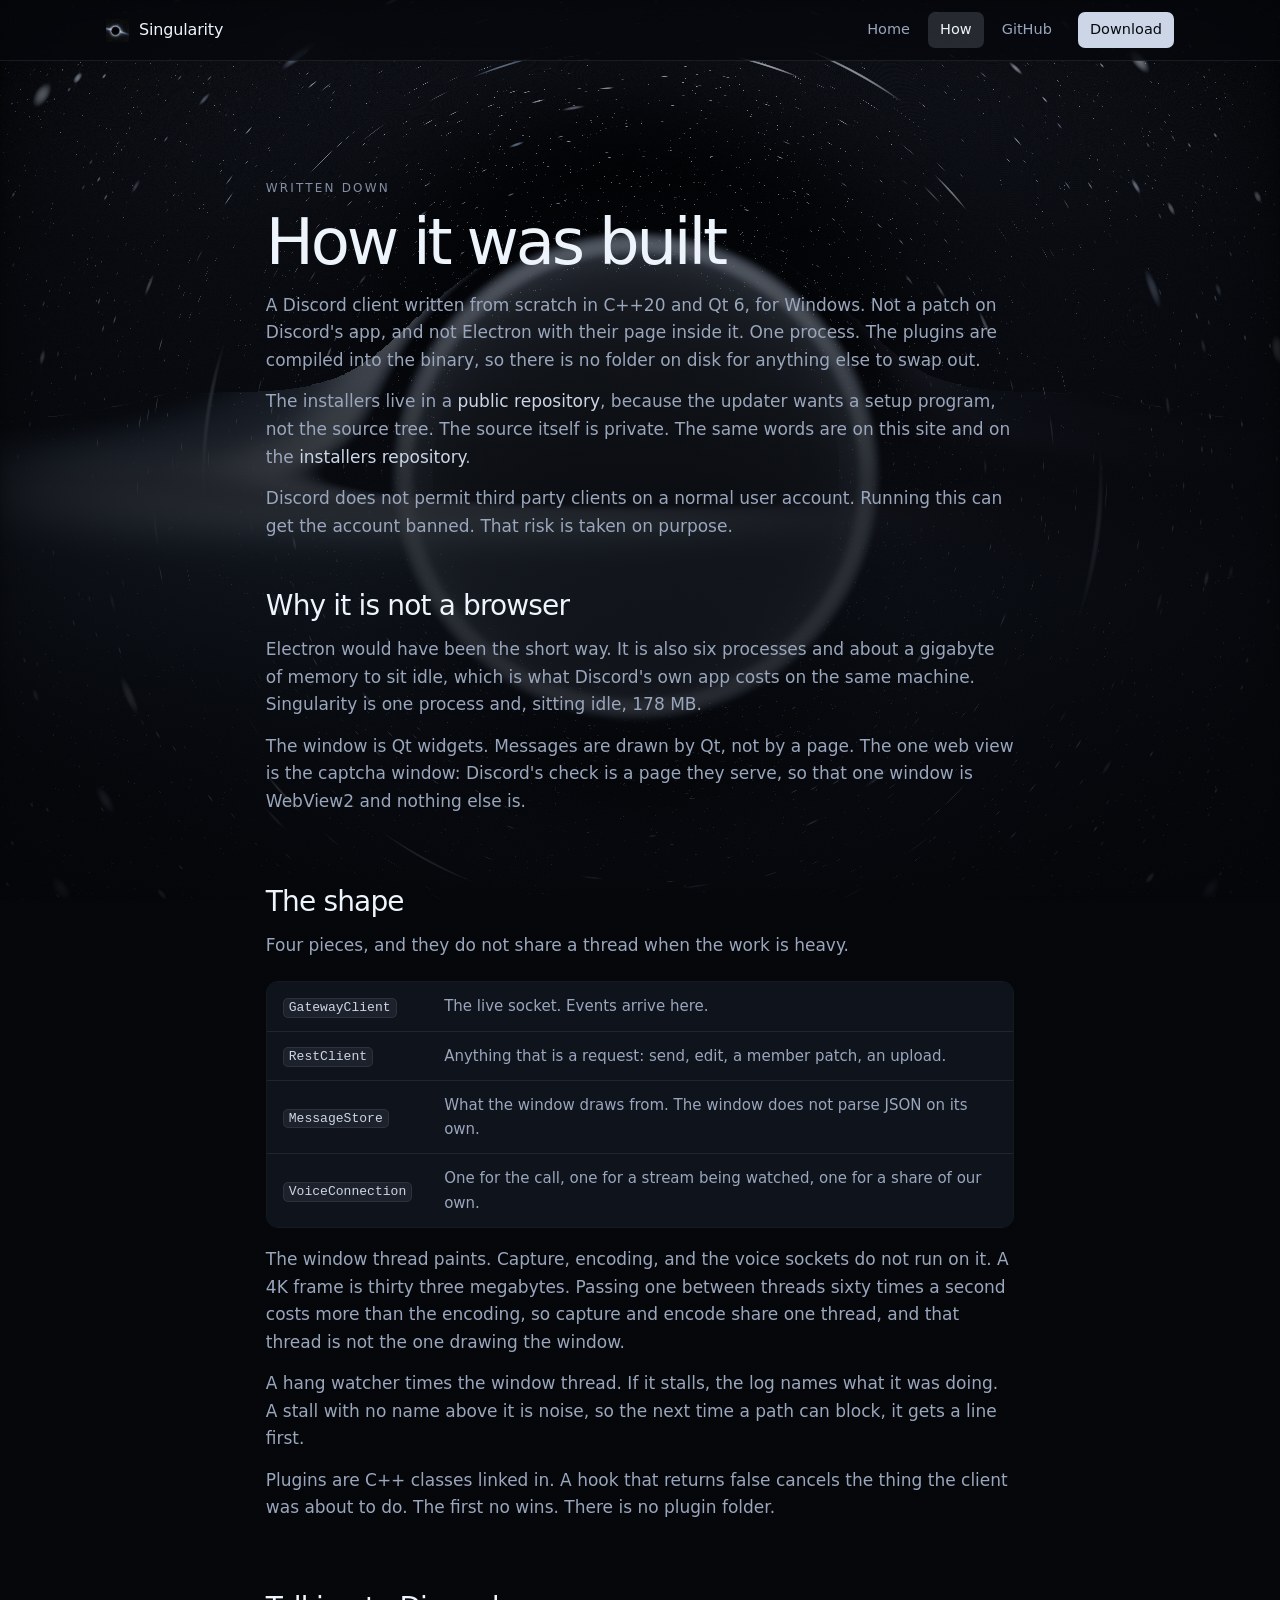
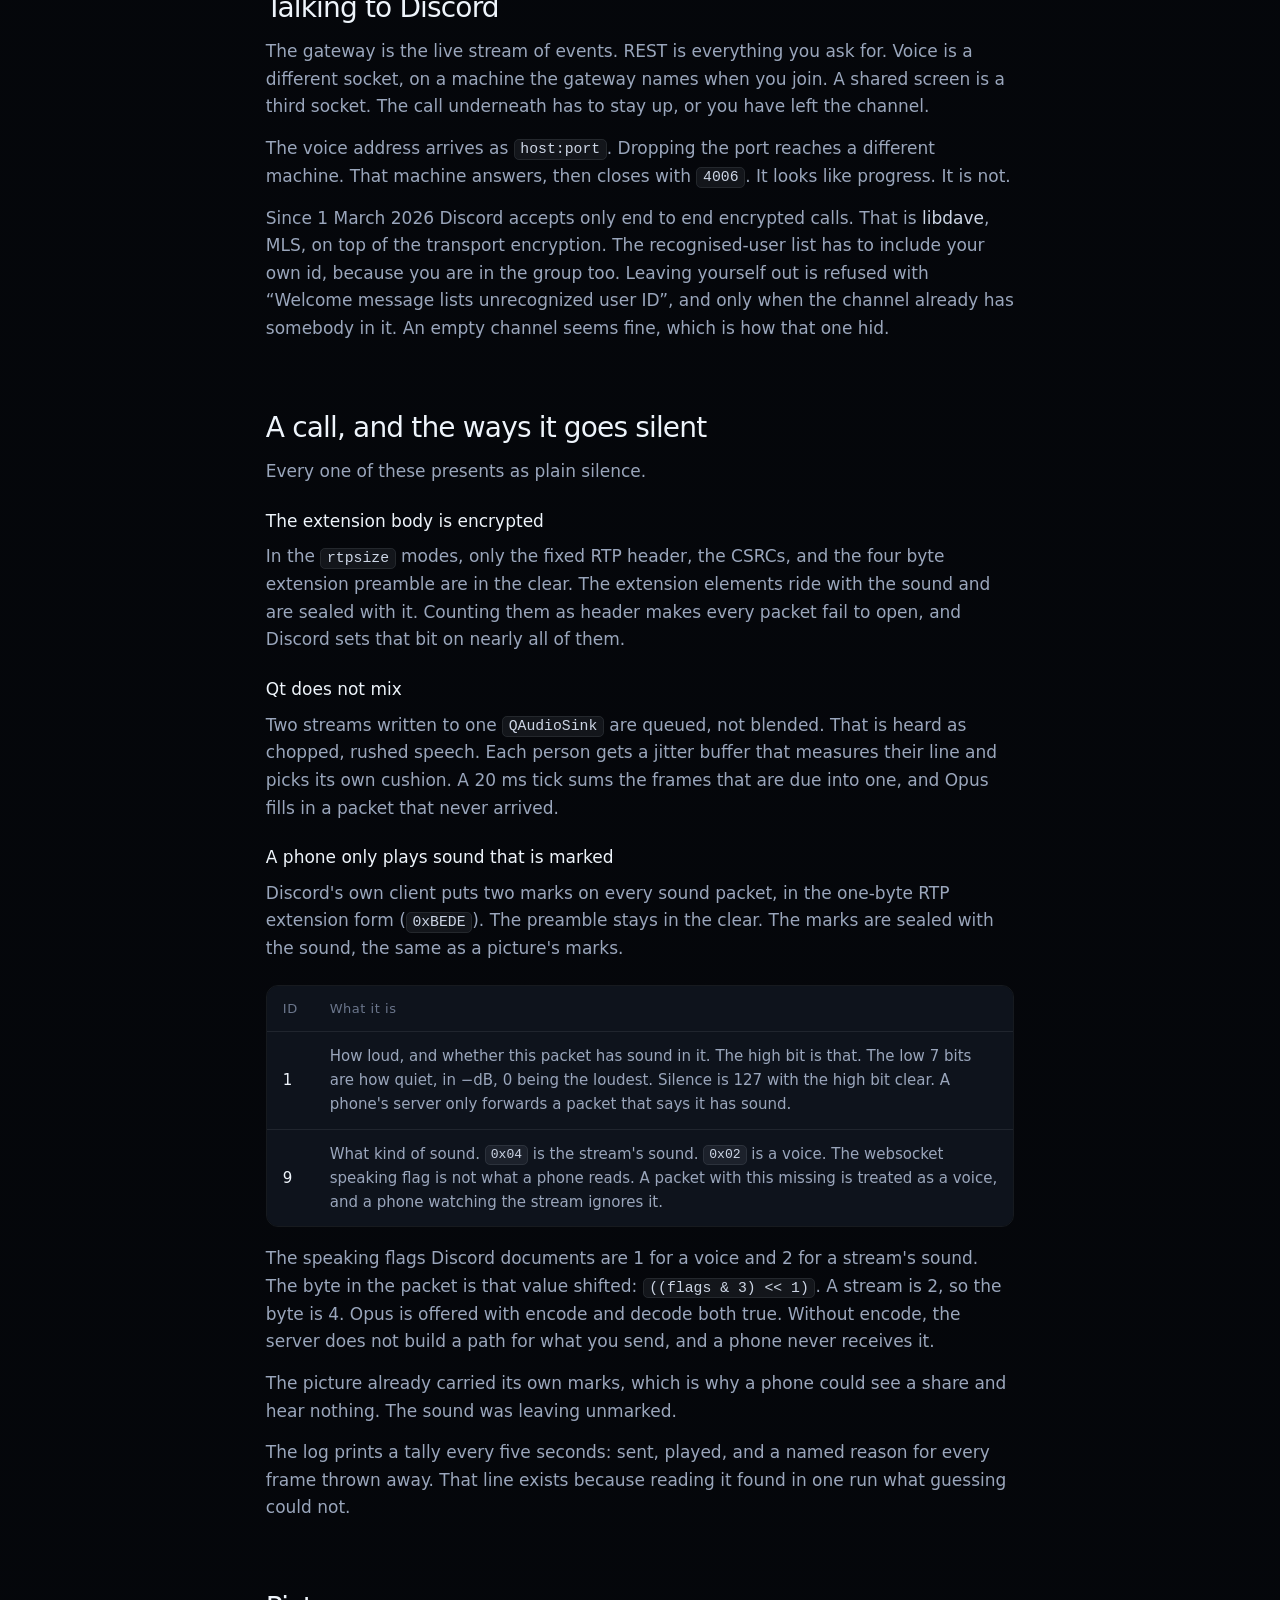
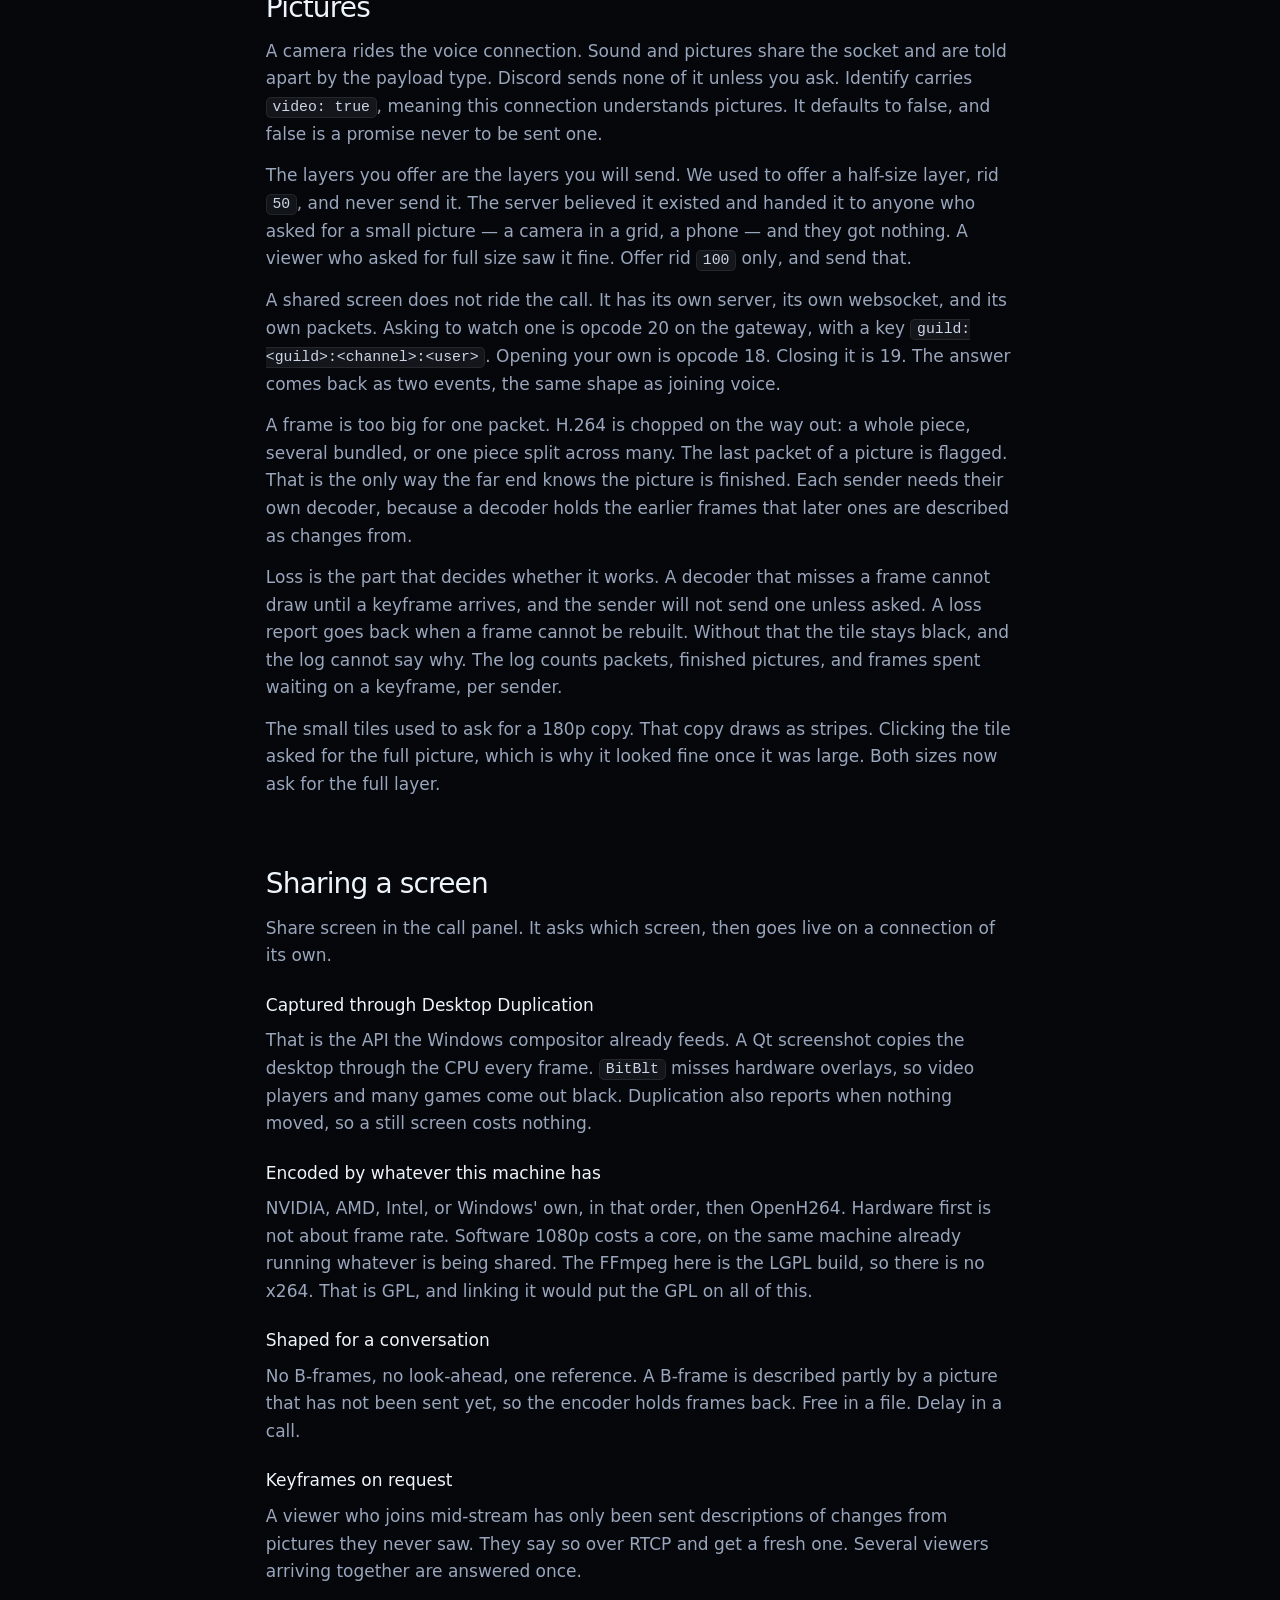
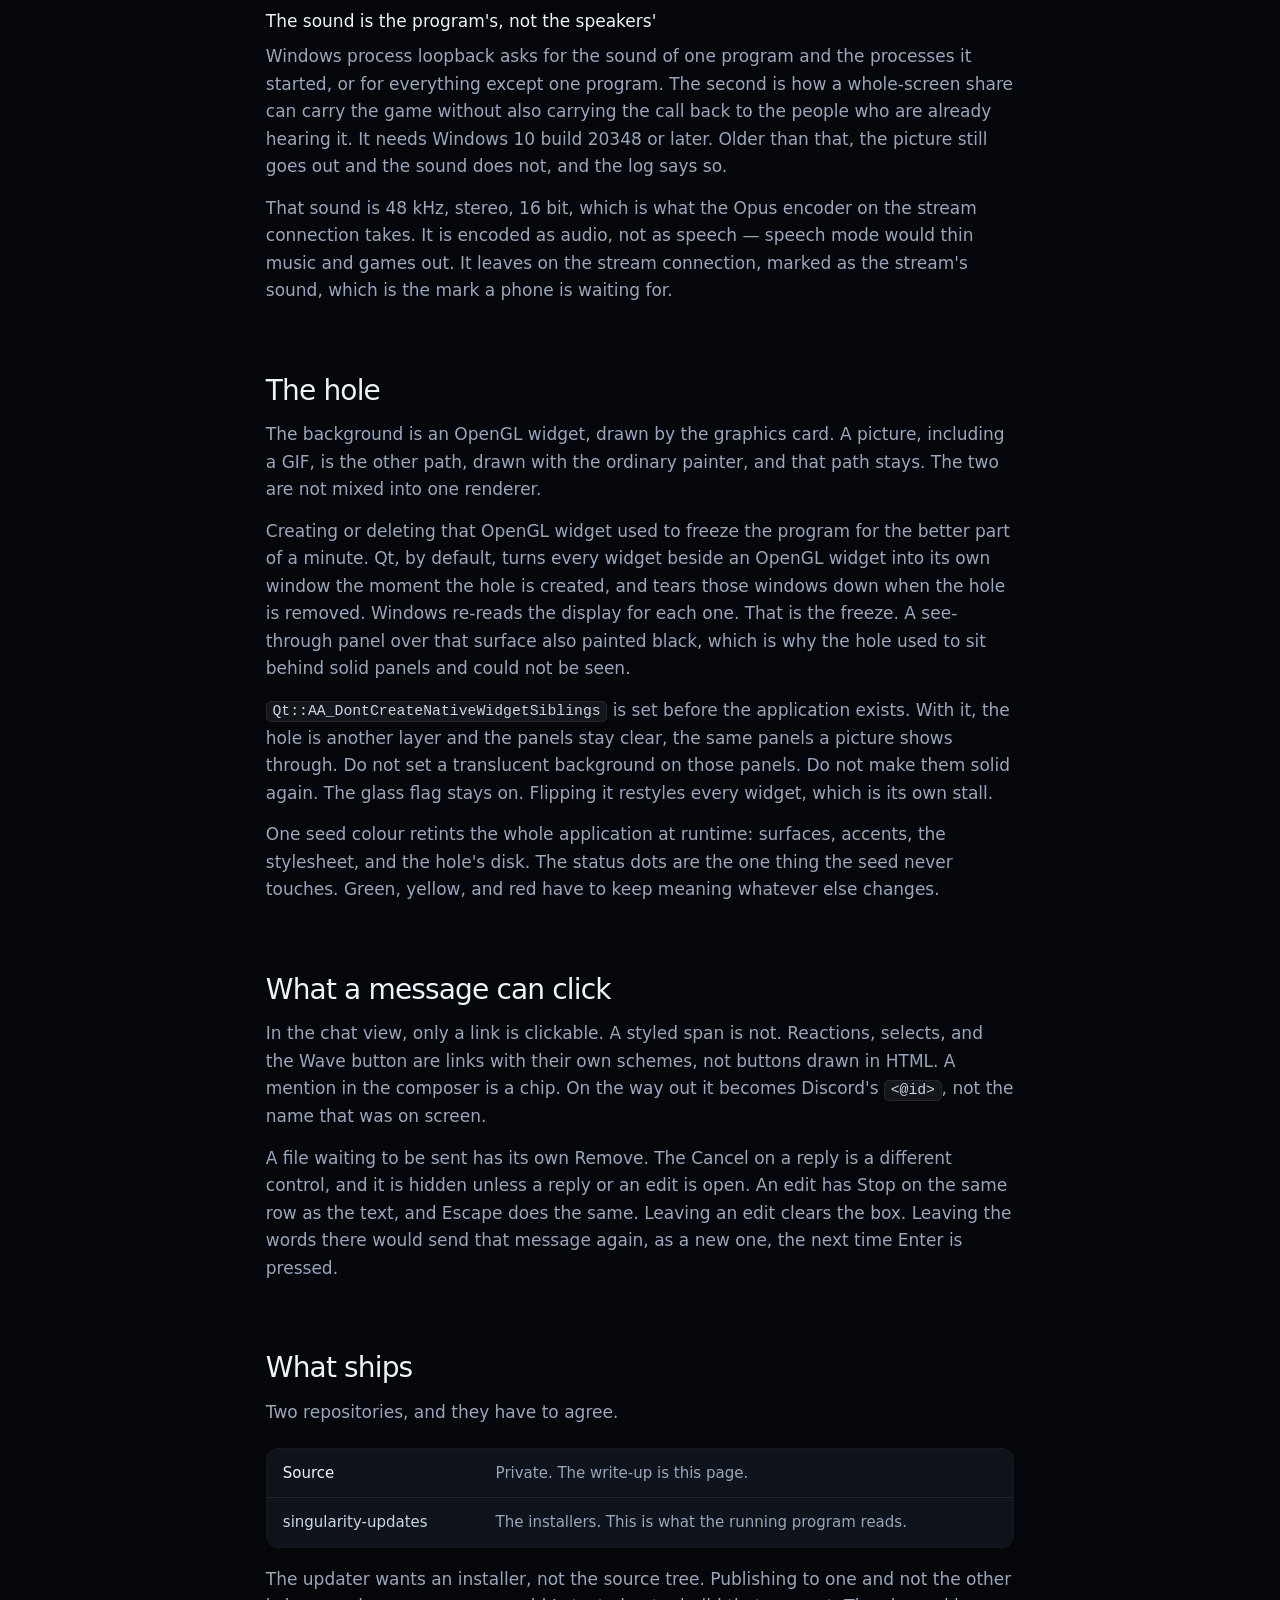
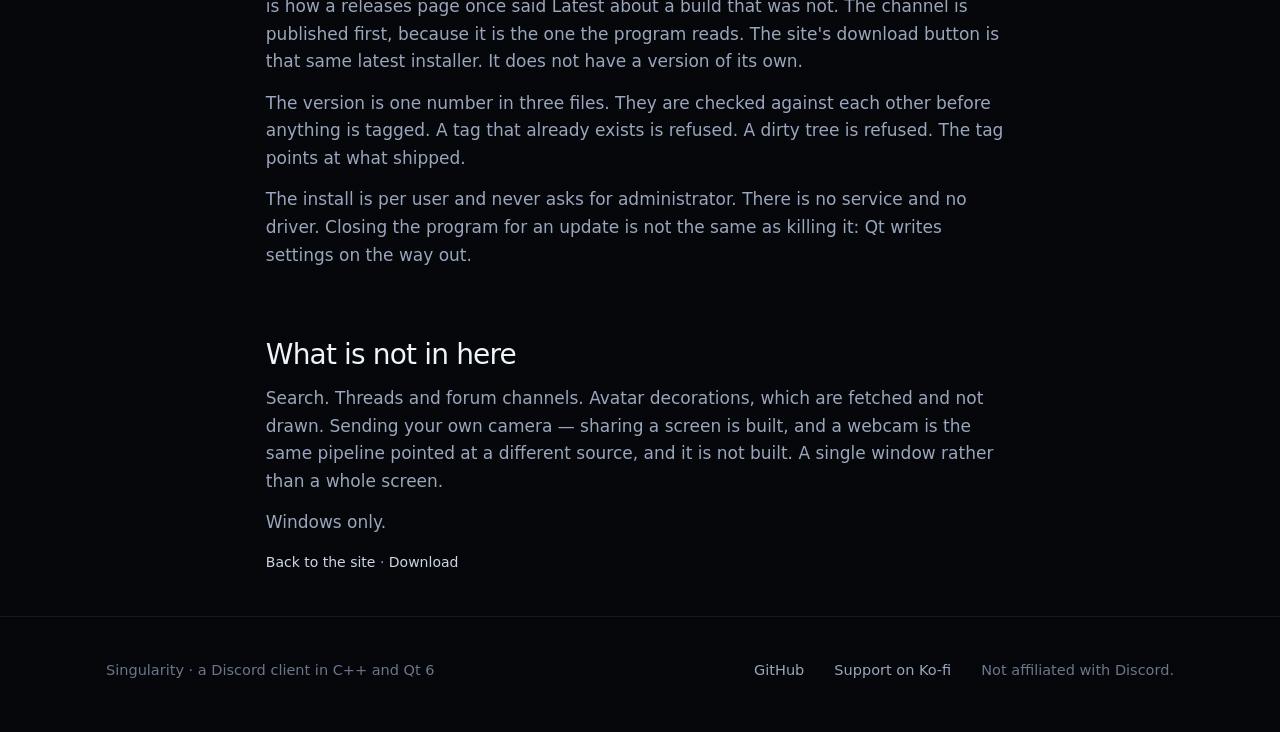
==== commit 98bbe273: "Keep the source private The write-up stays public on the site and the installers repository. Nothing" ====
--- a/site/how.html
+++ b/site/how.html
@@ -23,7 +23,7 @@
     <div class="links">
       <a href="index.html">Home</a>
       <a href="how.html" class="here">How</a>
-      <a href="https://github.com/CodingIsCoolFr/Singularity" target="_blank" rel="noopener">GitHub</a>
+      <a href="https://github.com/CodingIsCoolFr/singularity-updates" target="_blank" rel="noopener">GitHub</a>
       <a href="https://github.com/CodingIsCoolFr/singularity-updates/releases/latest" class="get">Download</a>
     </div>
   </div>
@@ -35,7 +35,7 @@
       <p class="kicker">Written down</p>
       <h1 style="font-size:clamp(40px,6vw,64px);margin-bottom:18px">How it was built</h1>
       <p>A Discord client written from scratch in C++20 and Qt 6, for Windows. Not a patch on Discord's app, and not Electron with their page inside it. One process. The plugins are compiled into the binary, so there is no folder on disk for anything else to swap out.</p>
-      <p>The source is <a href="https://github.com/CodingIsCoolFr/Singularity">MIT, on GitHub</a>. The installers live in a <a href="https://github.com/CodingIsCoolFr/singularity-updates">separate repository</a>, because the updater wants a setup program, not the source tree. The same words are in the <a href="https://github.com/CodingIsCoolFr/Singularity/blob/main/docs/how-we-built-it.md">source</a> and on the <a href="https://github.com/CodingIsCoolFr/singularity-updates/blob/main/docs/how-we-built-it.md">download repository</a>.</p>
+      <p>The installers live in a <a href="https://github.com/CodingIsCoolFr/singularity-updates">public repository</a>, because the updater wants a setup program, not the source tree. The source itself is private. The same words are on this site and on the <a href="https://github.com/CodingIsCoolFr/singularity-updates/blob/main/docs/how-we-built-it.md">installers repository</a>.</p>
       <p>Discord does not permit third party clients on a normal user account. Running this can get the account banned. That risk is taken on purpose.</p>
     </div>
   </header>
@@ -152,7 +152,7 @@
       <p>Two repositories, and they have to agree.</p>
       <div class="bench-wrap">
         <table class="bench">
-          <tr><td><a href="https://github.com/CodingIsCoolFr/Singularity">Singularity</a></td><td>The source. Public, MIT.</td></tr>
+          <tr><td>Source</td><td>Private. The write-up is this page.</td></tr>
           <tr><td><a href="https://github.com/CodingIsCoolFr/singularity-updates">singularity-updates</a></td><td>The installers. This is what the running program reads.</td></tr>
         </table>
       </div>
@@ -175,7 +175,7 @@
 <footer>
   <div class="wrap">
     <span>Singularity · a Discord client in C++ and Qt 6</span>
-    <span class="push"><a href="https://github.com/CodingIsCoolFr/Singularity">GitHub</a></span>
+    <span class="push"><a href="https://github.com/CodingIsCoolFr/singularity-updates">GitHub</a></span>
     <span><a href="https://ko-fi.com/codingiscool" target="_blank" rel="noopener">Support on Ko-fi</a></span>
     <span>Not affiliated with Discord.</span>
   </div>
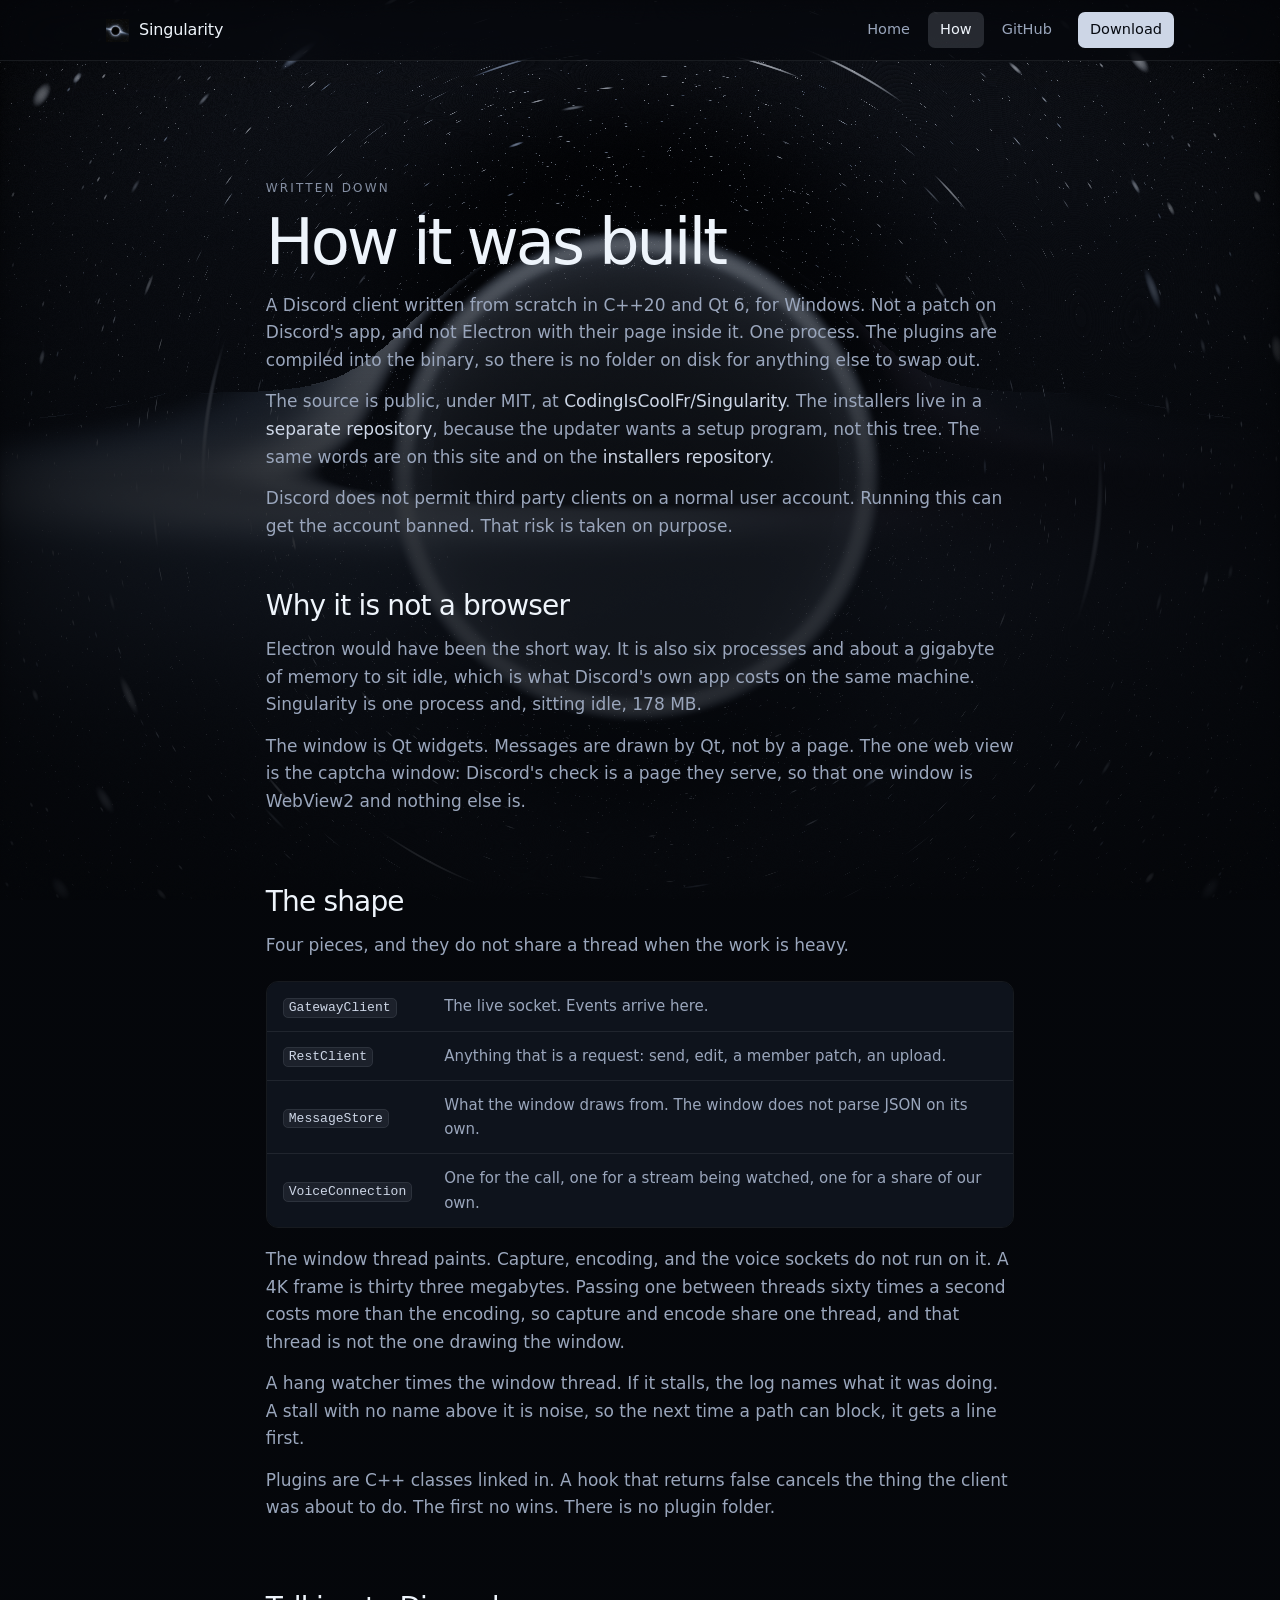
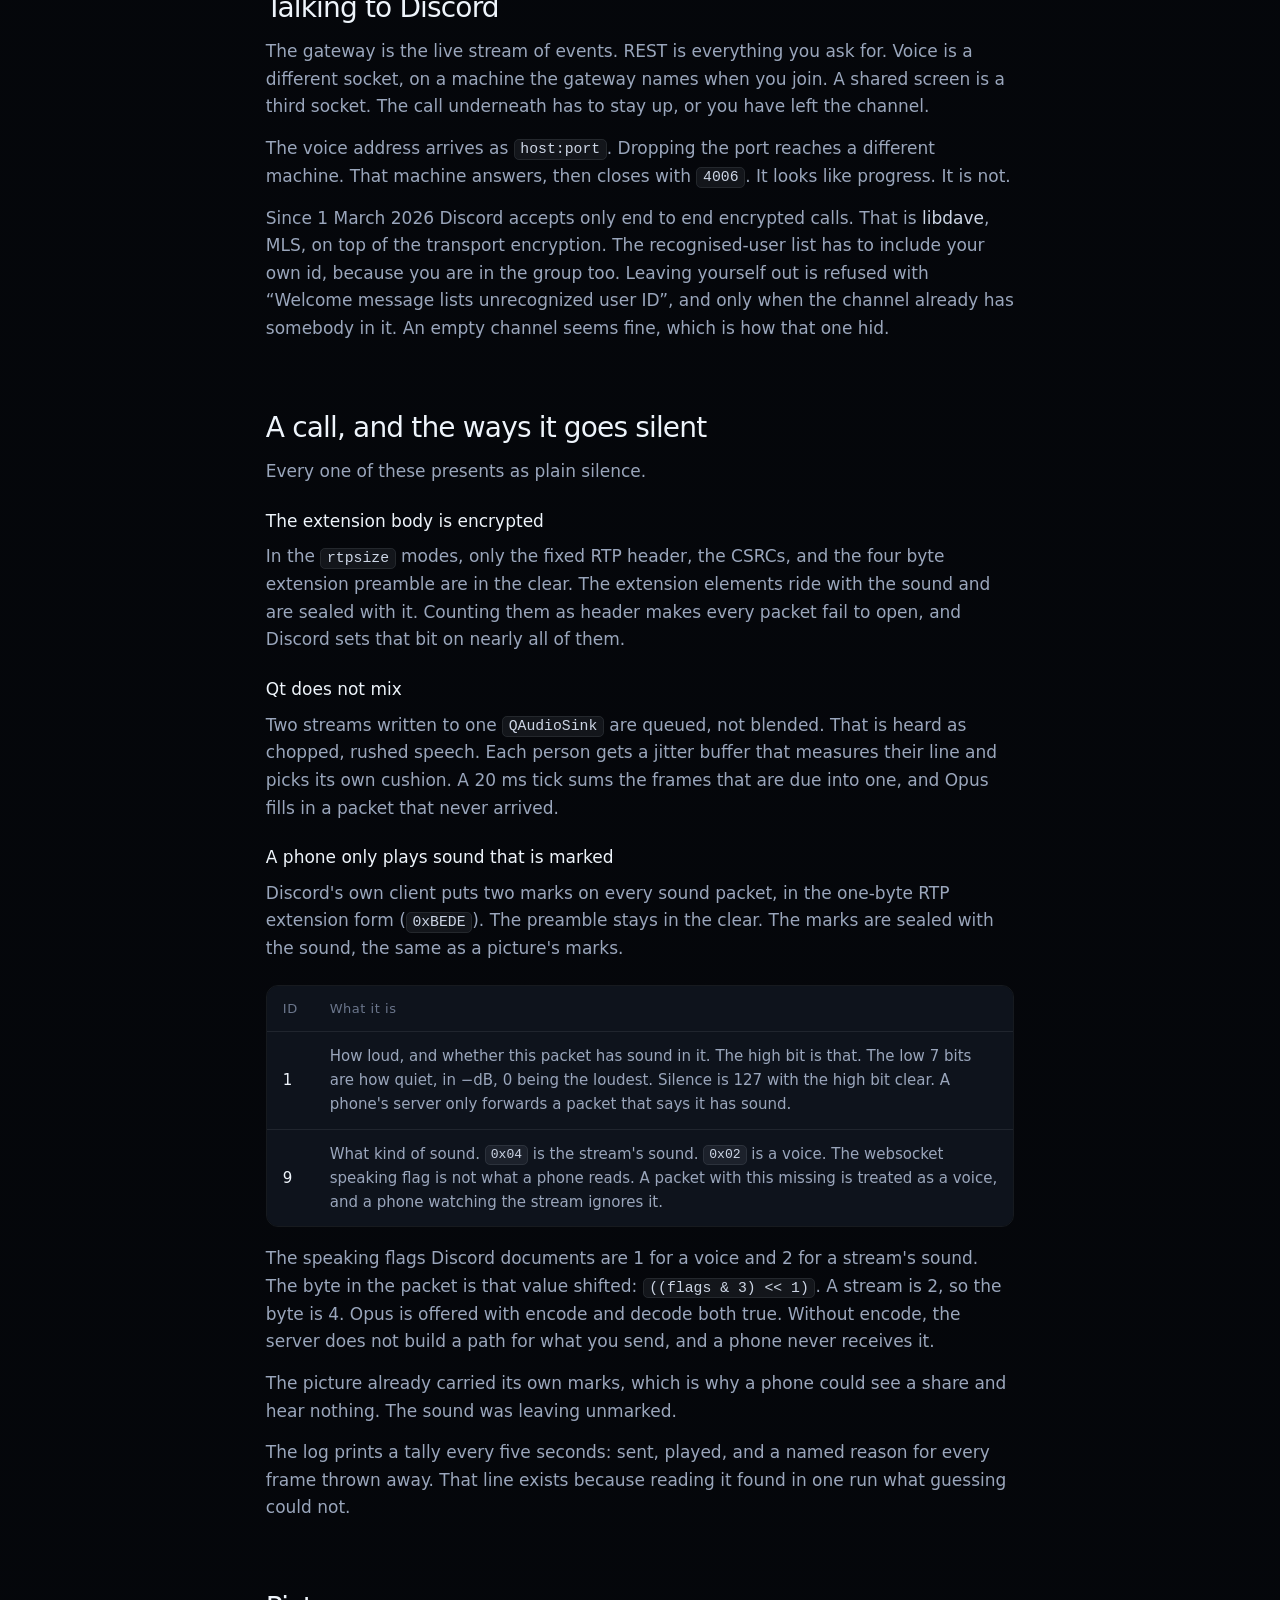
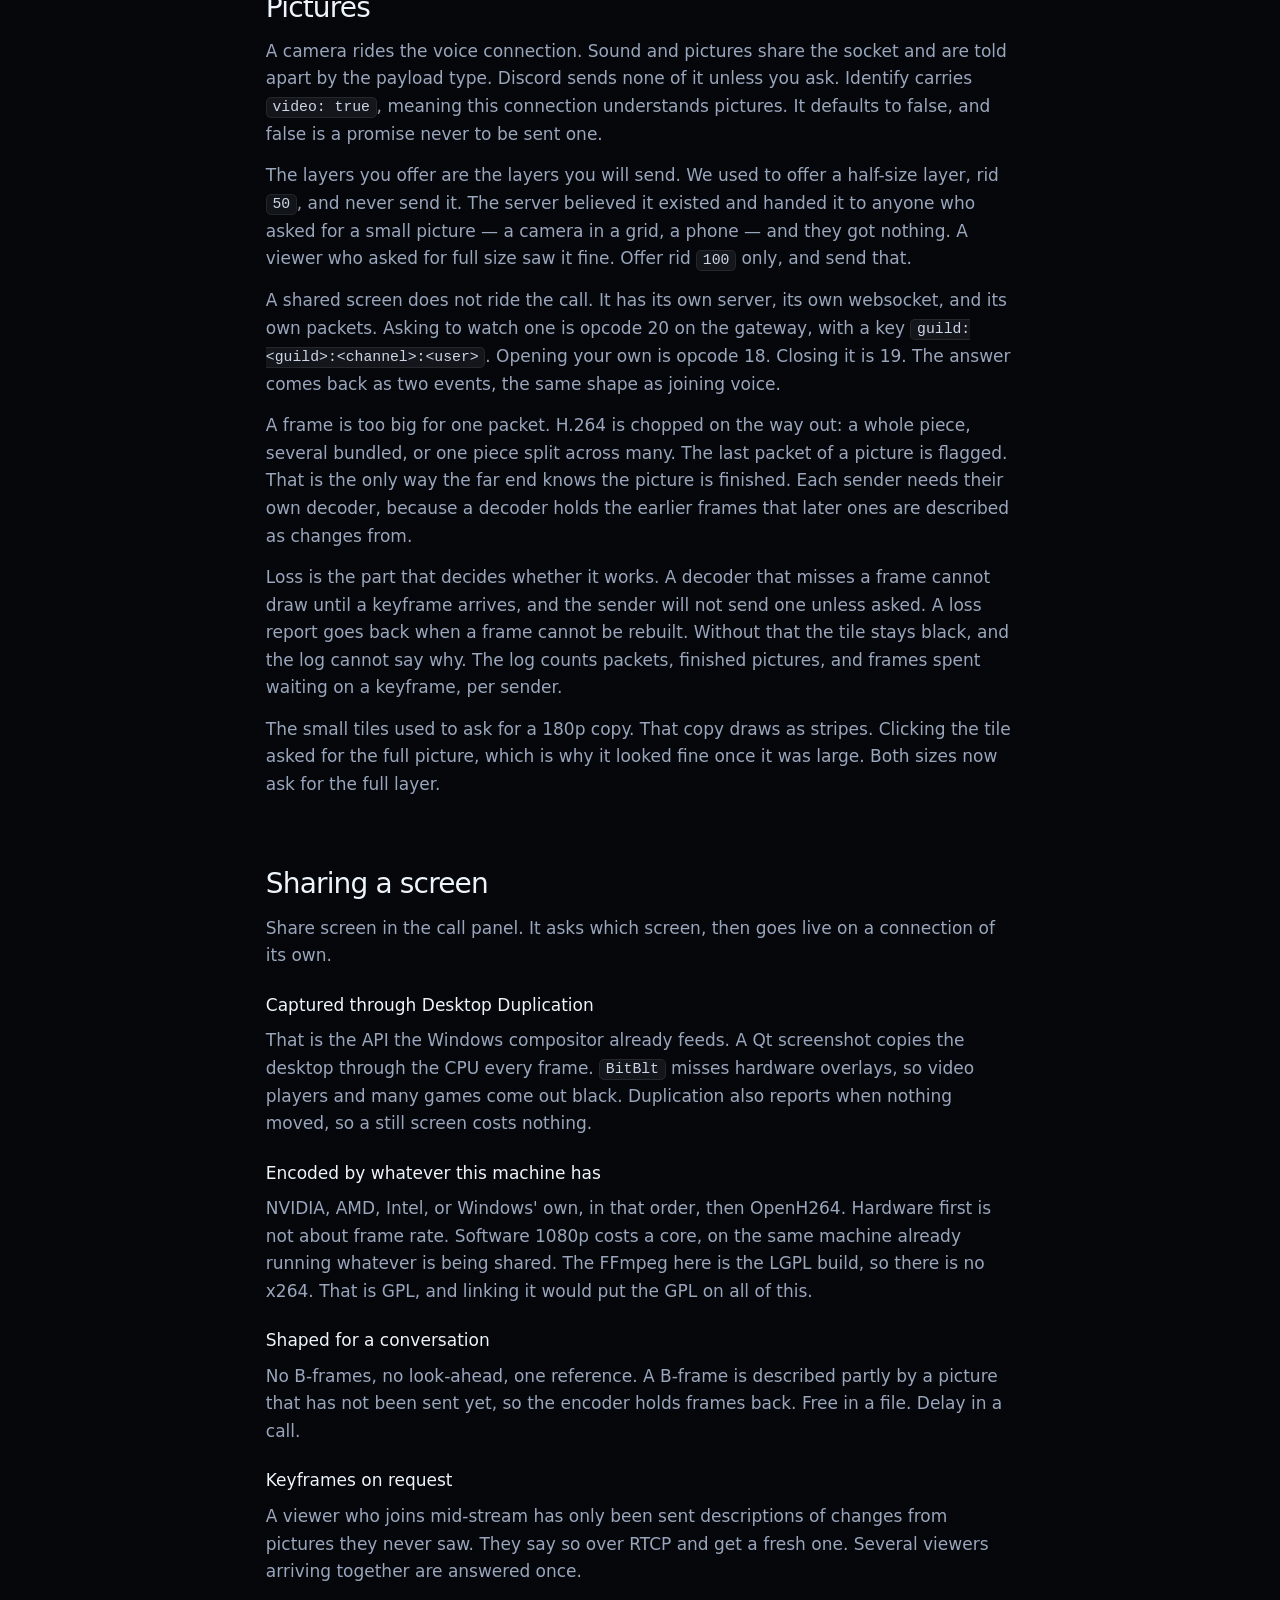
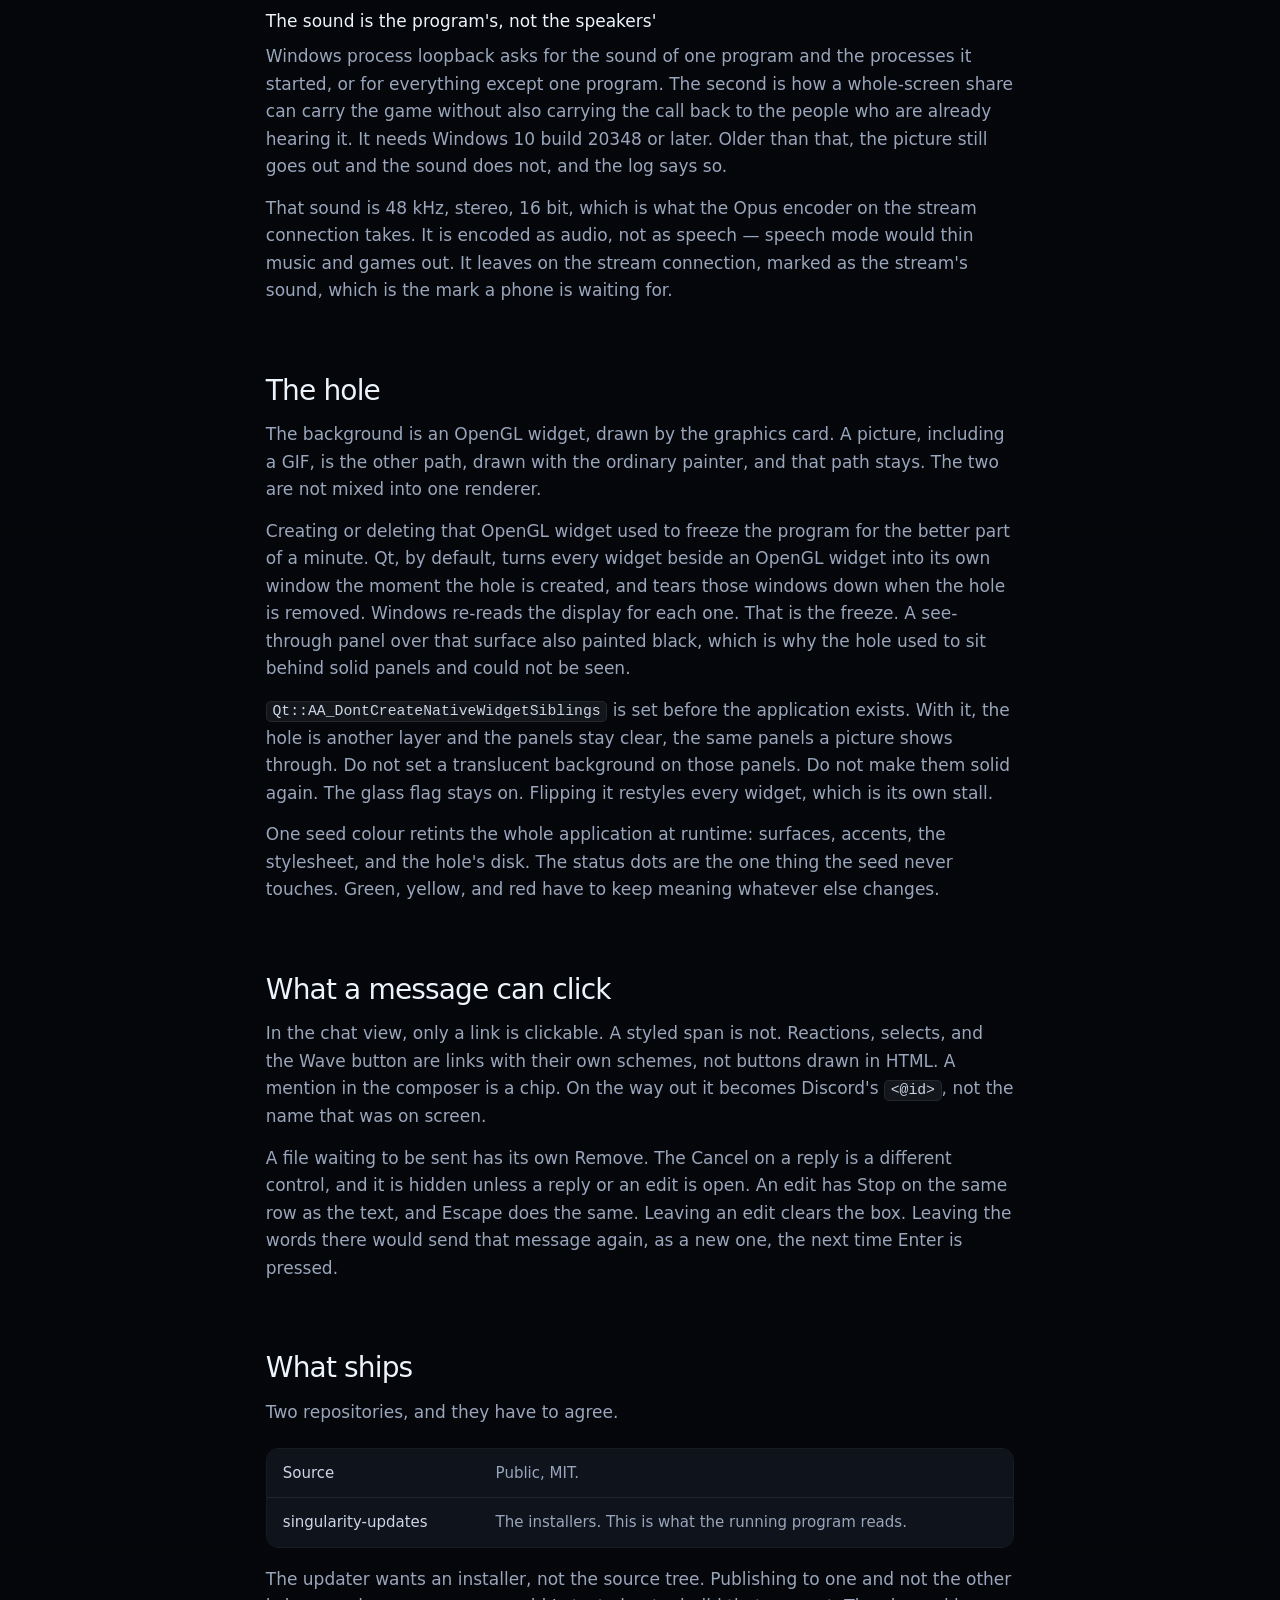
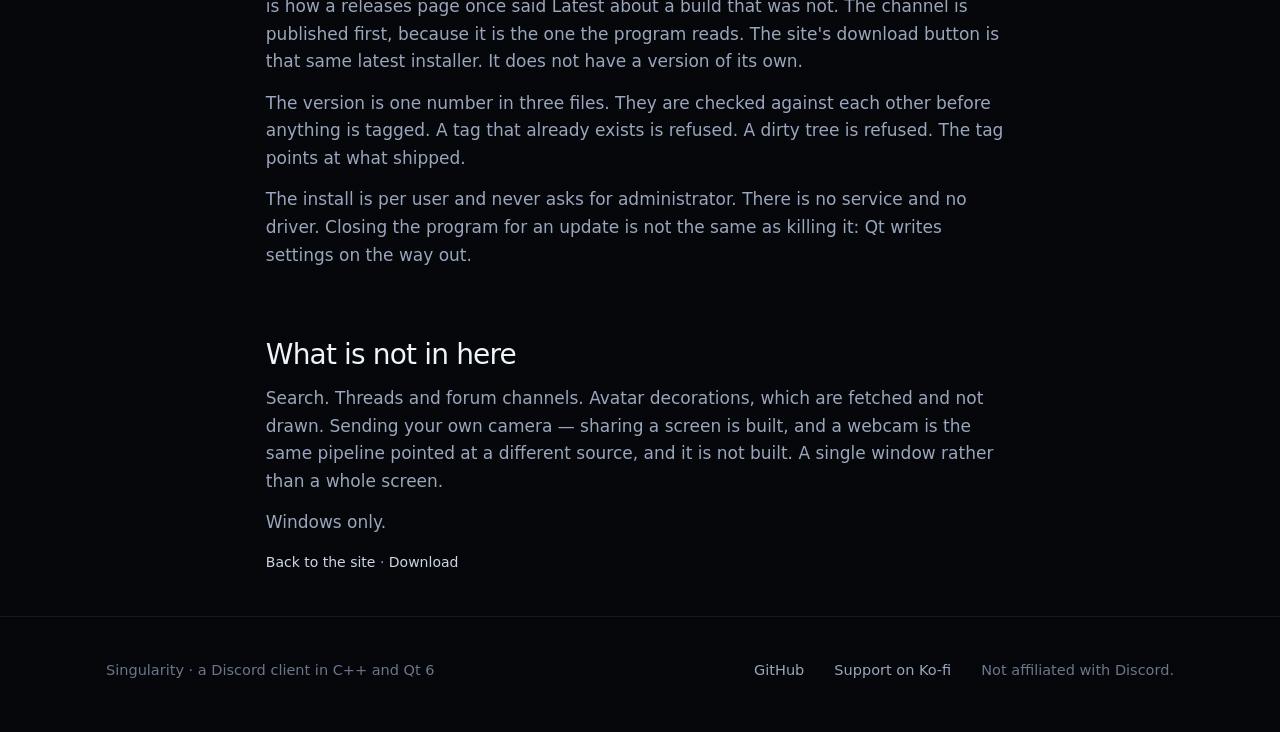
==== commit c901d995: "Open the source under MIT The license file was already MIT. The pages said private." ====
--- a/site/how.html
+++ b/site/how.html
@@ -23,7 +23,7 @@
     <div class="links">
       <a href="index.html">Home</a>
       <a href="how.html" class="here">How</a>
-      <a href="https://github.com/CodingIsCoolFr/singularity-updates" target="_blank" rel="noopener">GitHub</a>
+      <a href="https://github.com/CodingIsCoolFr/Singularity" target="_blank" rel="noopener">GitHub</a>
       <a href="https://github.com/CodingIsCoolFr/singularity-updates/releases/latest" class="get">Download</a>
     </div>
   </div>
@@ -35,7 +35,7 @@
       <p class="kicker">Written down</p>
       <h1 style="font-size:clamp(40px,6vw,64px);margin-bottom:18px">How it was built</h1>
       <p>A Discord client written from scratch in C++20 and Qt 6, for Windows. Not a patch on Discord's app, and not Electron with their page inside it. One process. The plugins are compiled into the binary, so there is no folder on disk for anything else to swap out.</p>
-      <p>The installers live in a <a href="https://github.com/CodingIsCoolFr/singularity-updates">public repository</a>, because the updater wants a setup program, not the source tree. The source itself is private. The same words are on this site and on the <a href="https://github.com/CodingIsCoolFr/singularity-updates/blob/main/docs/how-we-built-it.md">installers repository</a>.</p>
+      <p>The source is public, under MIT, at <a href="https://github.com/CodingIsCoolFr/Singularity">CodingIsCoolFr/Singularity</a>. The installers live in a <a href="https://github.com/CodingIsCoolFr/singularity-updates">separate repository</a>, because the updater wants a setup program, not this tree. The same words are on this site and on the <a href="https://github.com/CodingIsCoolFr/singularity-updates/blob/main/docs/how-we-built-it.md">installers repository</a>.</p>
       <p>Discord does not permit third party clients on a normal user account. Running this can get the account banned. That risk is taken on purpose.</p>
     </div>
   </header>
@@ -152,7 +152,7 @@
       <p>Two repositories, and they have to agree.</p>
       <div class="bench-wrap">
         <table class="bench">
-          <tr><td>Source</td><td>Private. The write-up is this page.</td></tr>
+          <tr><td><a href="https://github.com/CodingIsCoolFr/Singularity">Source</a></td><td>Public, MIT.</td></tr>
           <tr><td><a href="https://github.com/CodingIsCoolFr/singularity-updates">singularity-updates</a></td><td>The installers. This is what the running program reads.</td></tr>
         </table>
       </div>
@@ -175,7 +175,7 @@
 <footer>
   <div class="wrap">
     <span>Singularity · a Discord client in C++ and Qt 6</span>
-    <span class="push"><a href="https://github.com/CodingIsCoolFr/singularity-updates">GitHub</a></span>
+    <span class="push"><a href="https://github.com/CodingIsCoolFr/Singularity">GitHub</a></span>
     <span><a href="https://ko-fi.com/codingiscool" target="_blank" rel="noopener">Support on Ko-fi</a></span>
     <span>Not affiliated with Discord.</span>
   </div>
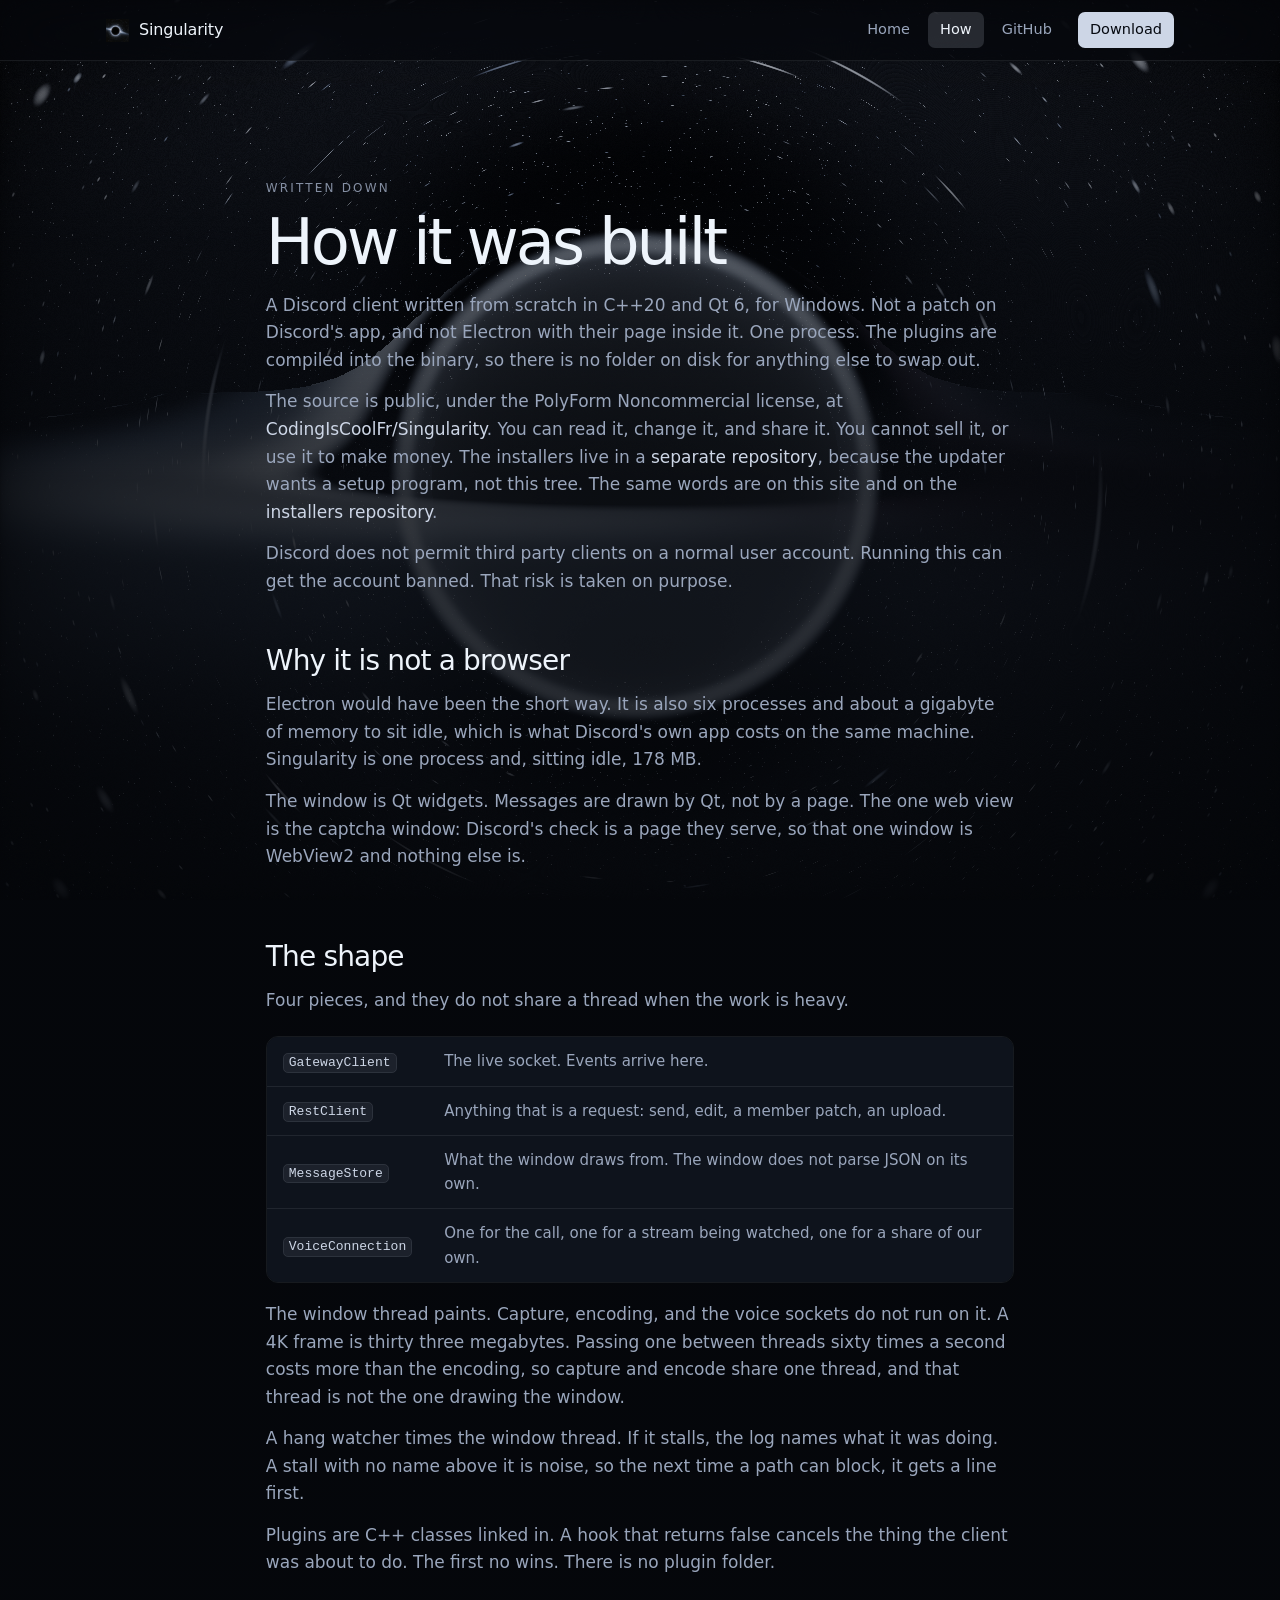
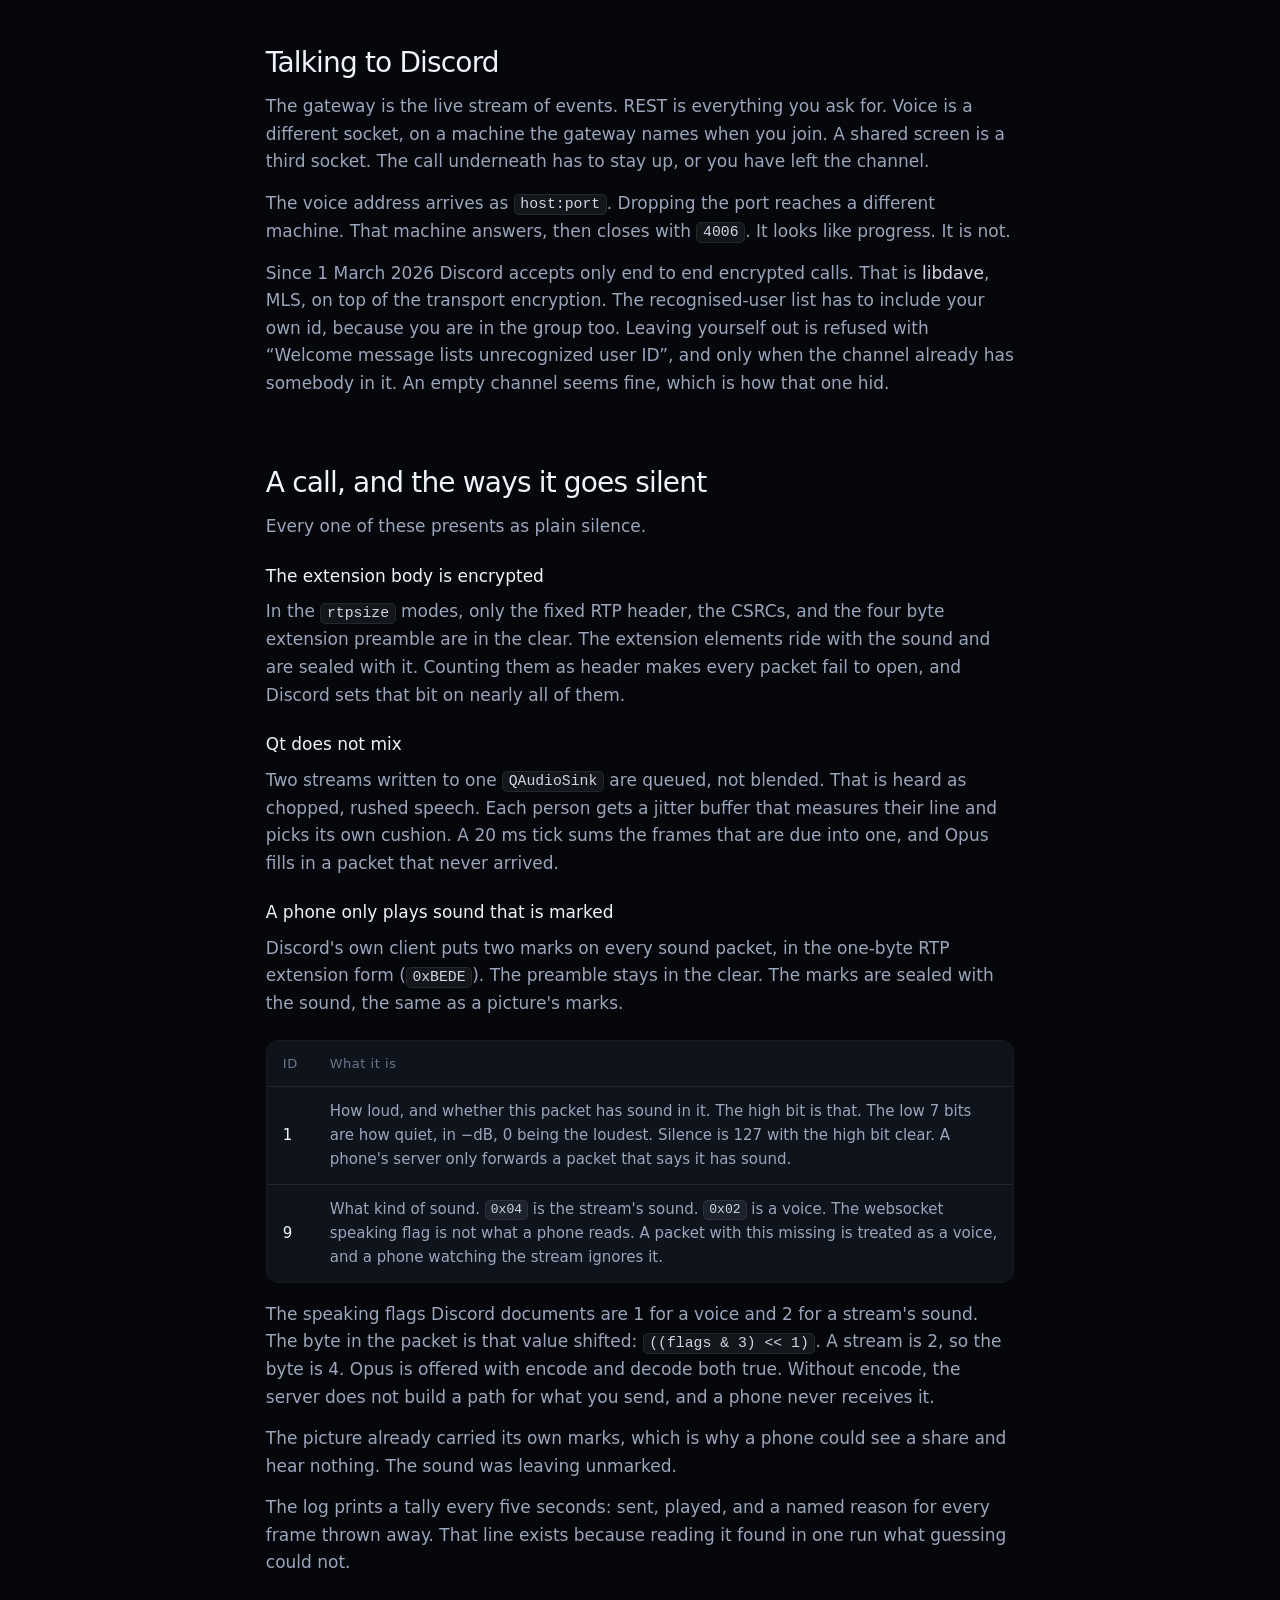
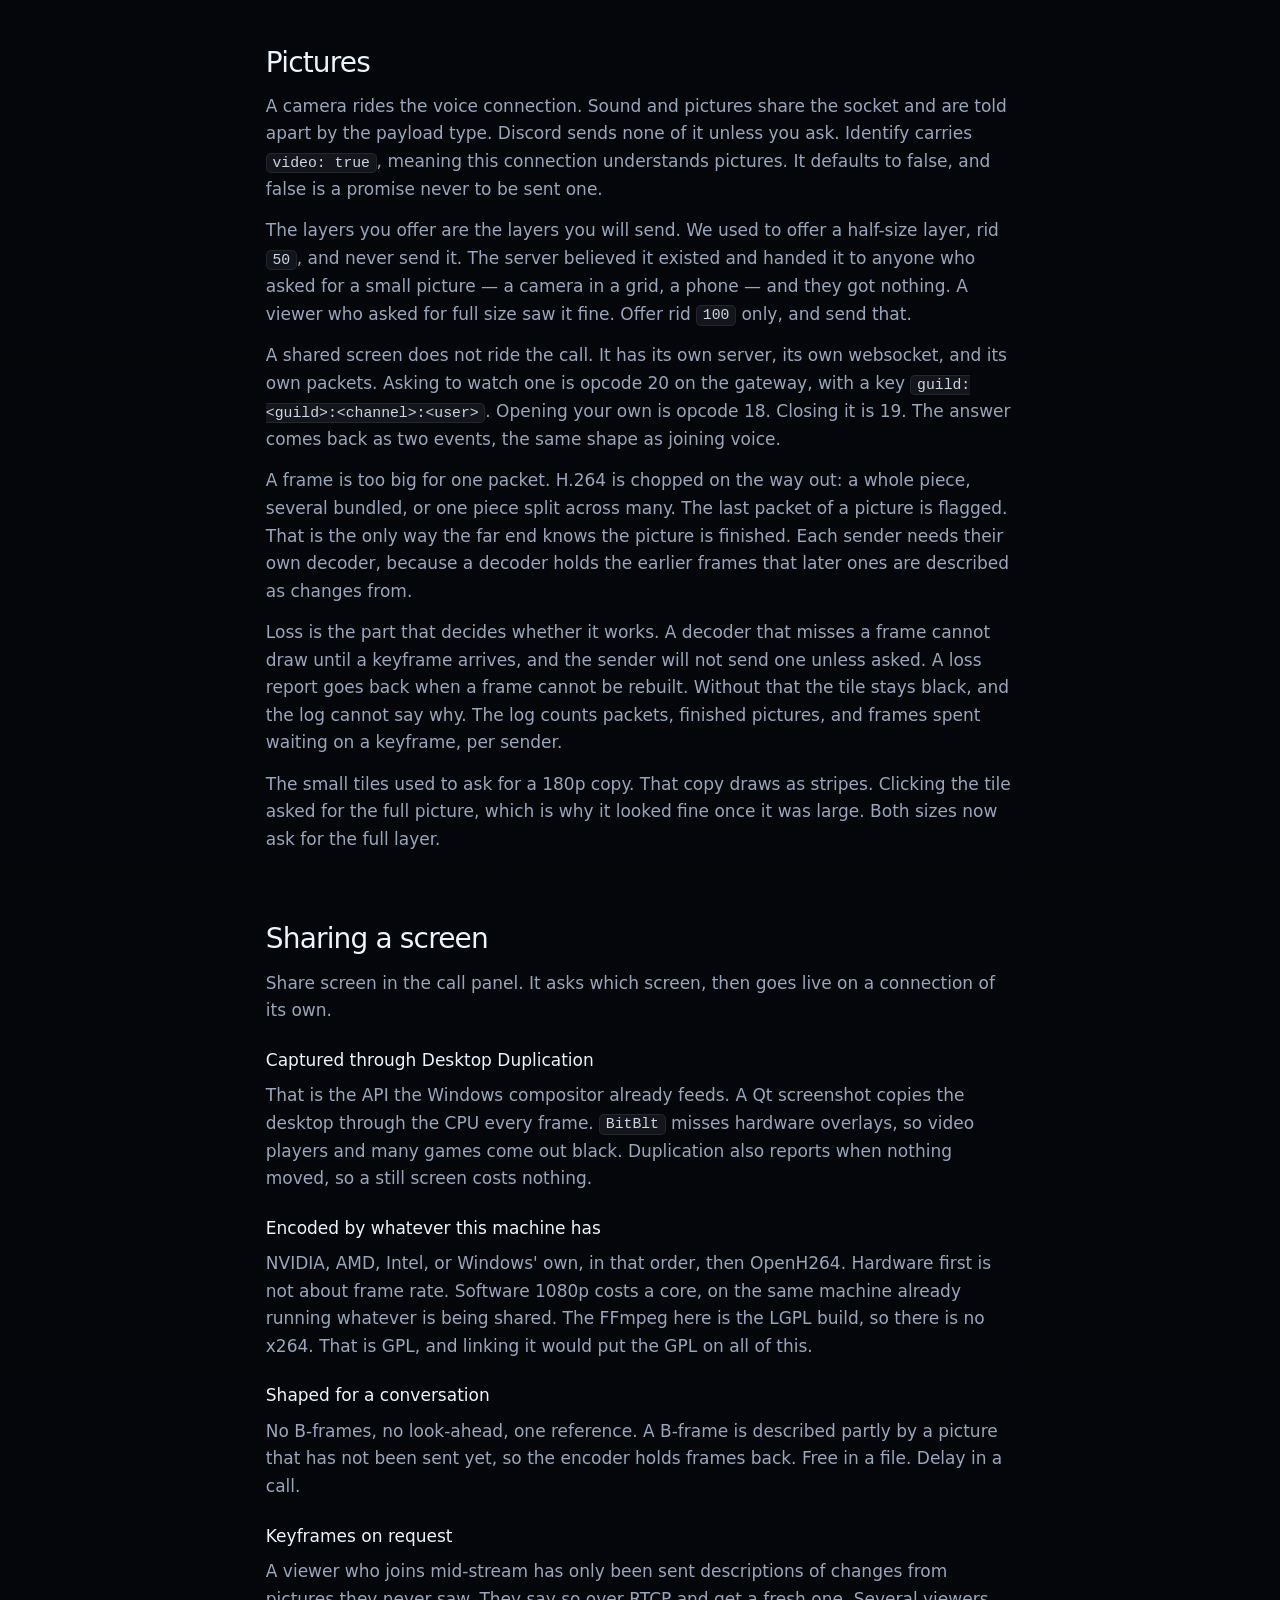
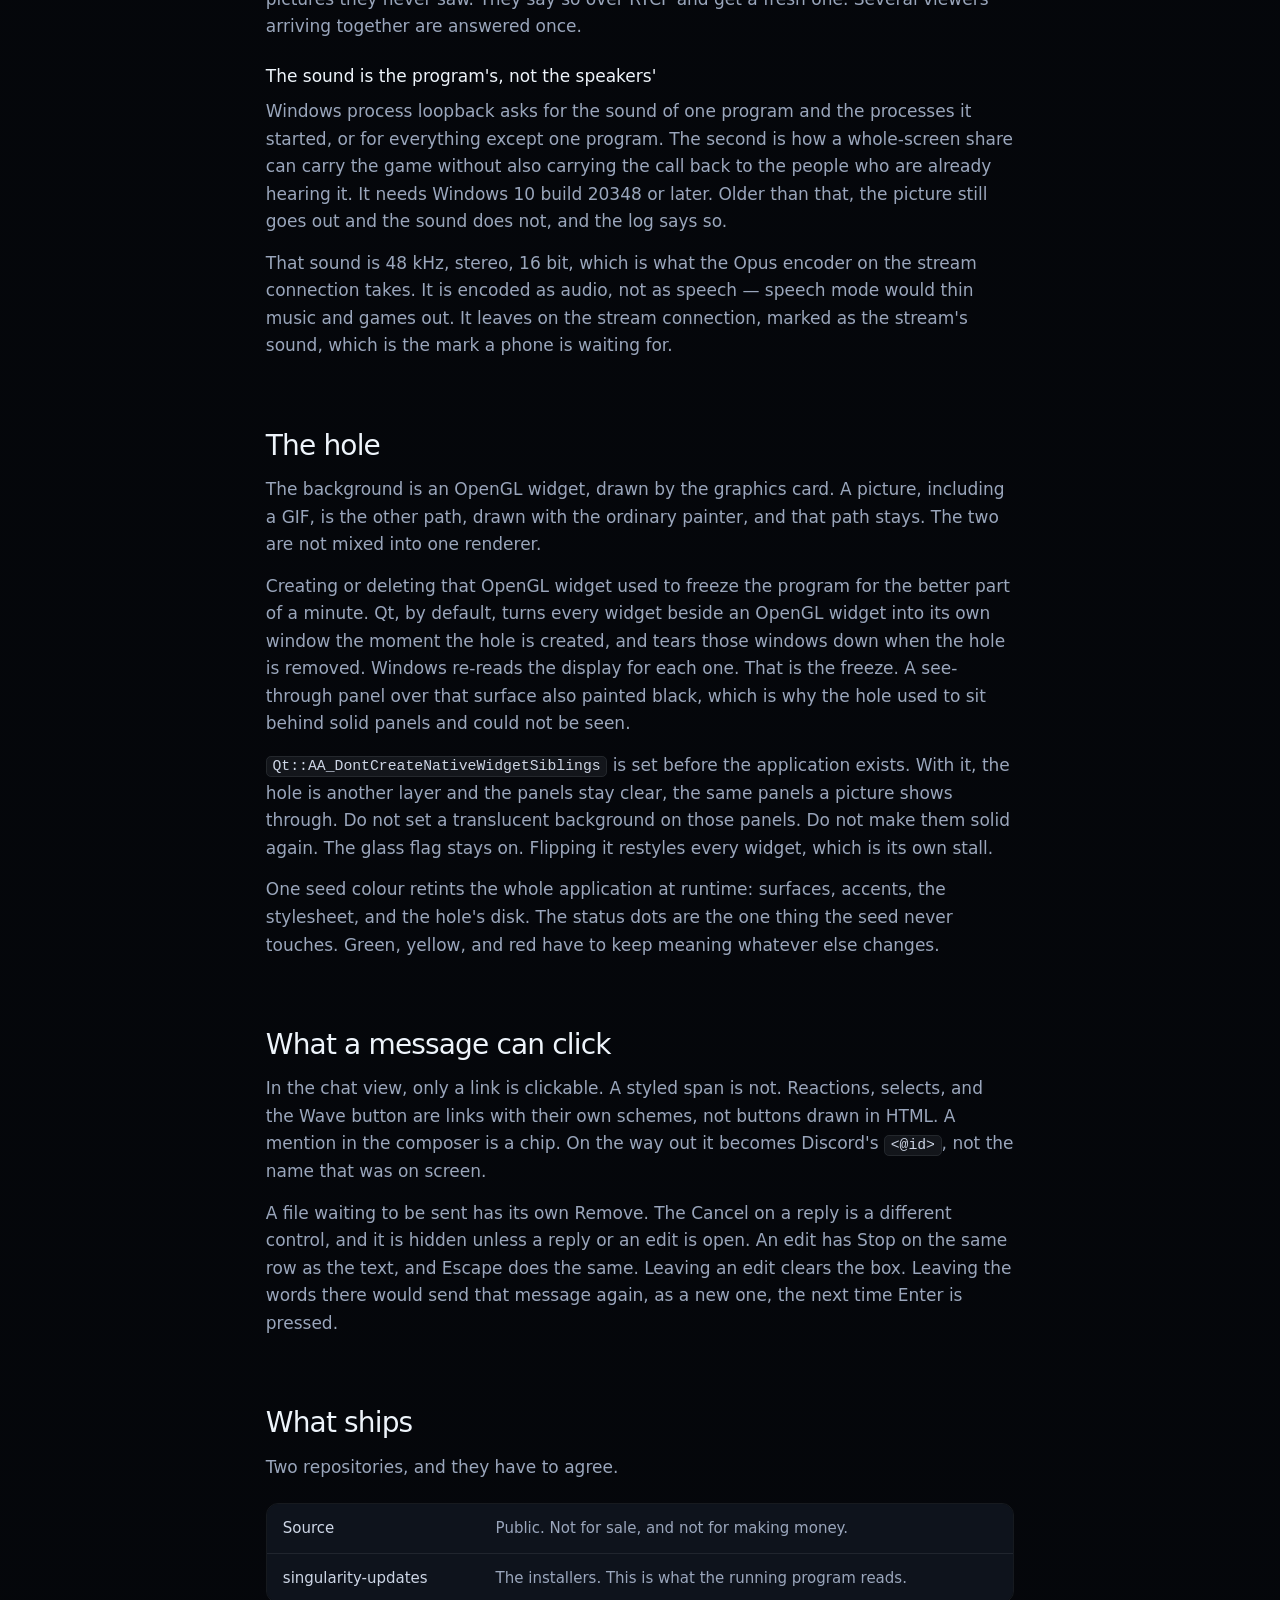
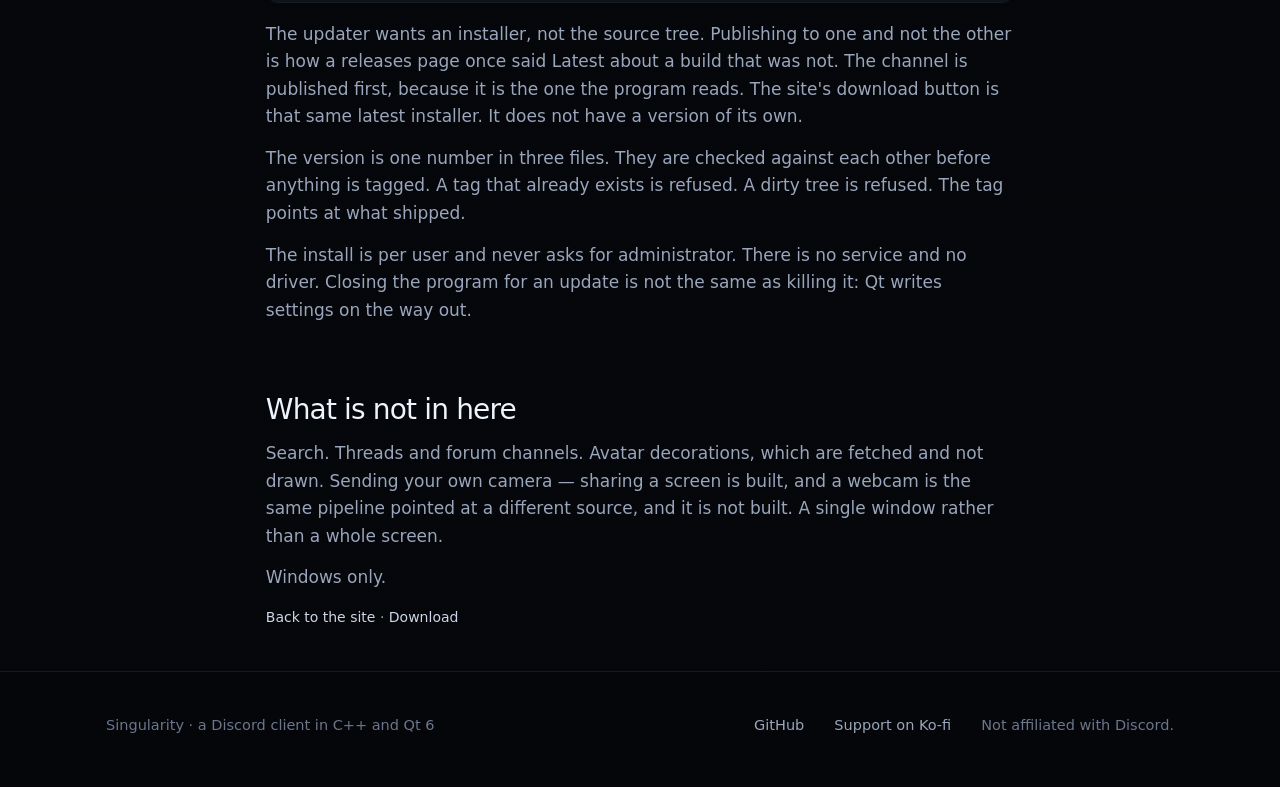
==== commit c91e2e53: "Noncommercial license MIT let anyone sell a copy. PolyForm Noncommercial does not." ====
--- a/site/how.html
+++ b/site/how.html
@@ -35,7 +35,7 @@
       <p class="kicker">Written down</p>
       <h1 style="font-size:clamp(40px,6vw,64px);margin-bottom:18px">How it was built</h1>
       <p>A Discord client written from scratch in C++20 and Qt 6, for Windows. Not a patch on Discord's app, and not Electron with their page inside it. One process. The plugins are compiled into the binary, so there is no folder on disk for anything else to swap out.</p>
-      <p>The source is public, under MIT, at <a href="https://github.com/CodingIsCoolFr/Singularity">CodingIsCoolFr/Singularity</a>. The installers live in a <a href="https://github.com/CodingIsCoolFr/singularity-updates">separate repository</a>, because the updater wants a setup program, not this tree. The same words are on this site and on the <a href="https://github.com/CodingIsCoolFr/singularity-updates/blob/main/docs/how-we-built-it.md">installers repository</a>.</p>
+      <p>The source is public, under the PolyForm Noncommercial license, at <a href="https://github.com/CodingIsCoolFr/Singularity">CodingIsCoolFr/Singularity</a>. You can read it, change it, and share it. You cannot sell it, or use it to make money. The installers live in a <a href="https://github.com/CodingIsCoolFr/singularity-updates">separate repository</a>, because the updater wants a setup program, not this tree. The same words are on this site and on the <a href="https://github.com/CodingIsCoolFr/singularity-updates/blob/main/docs/how-we-built-it.md">installers repository</a>.</p>
       <p>Discord does not permit third party clients on a normal user account. Running this can get the account banned. That risk is taken on purpose.</p>
     </div>
   </header>
@@ -152,7 +152,7 @@
       <p>Two repositories, and they have to agree.</p>
       <div class="bench-wrap">
         <table class="bench">
-          <tr><td><a href="https://github.com/CodingIsCoolFr/Singularity">Source</a></td><td>Public, MIT.</td></tr>
+          <tr><td><a href="https://github.com/CodingIsCoolFr/Singularity">Source</a></td><td>Public. Not for sale, and not for making money.</td></tr>
           <tr><td><a href="https://github.com/CodingIsCoolFr/singularity-updates">singularity-updates</a></td><td>The installers. This is what the running program reads.</td></tr>
         </table>
       </div>
